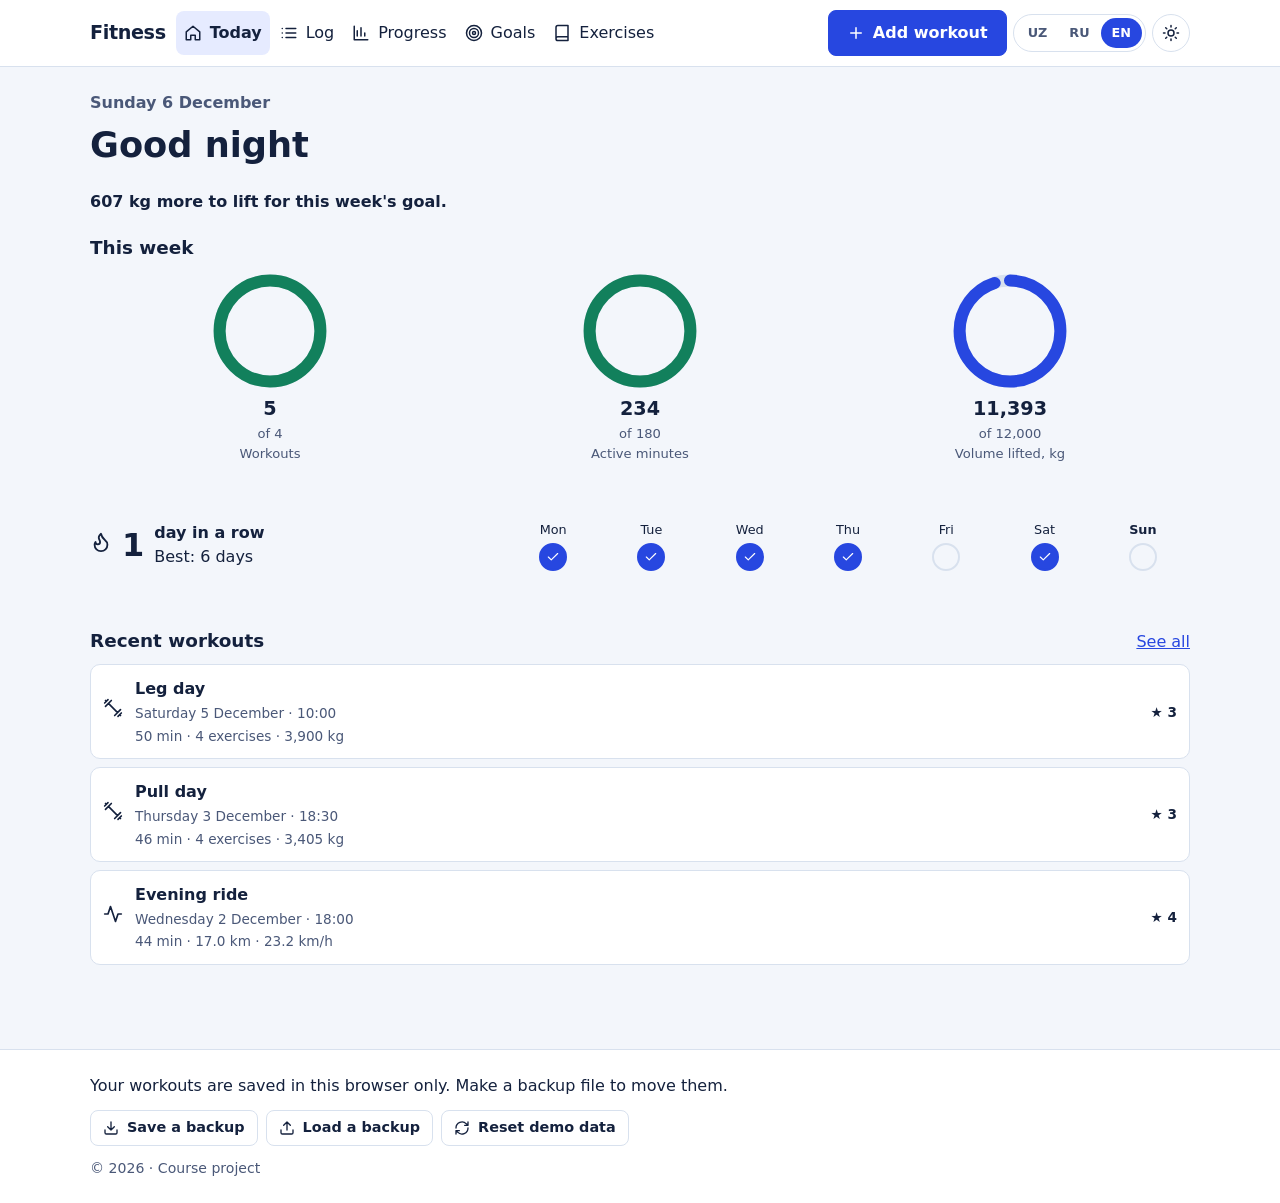
==== index.html @ 9813fd1b "Fitness tracker: 8 pages, workout logging, charts, goals, exercise library (placeholder look)" ====
<!doctype html>
<html lang="en">
<head>
  <meta charset="utf-8">
  <meta name="viewport" content="width=device-width, initial-scale=1">
  <title>Fitness</title>
  <meta name="description" content="">
  <meta name="theme-color" content="#f3f6fb">
  <!-- Apply the saved theme before the page is drawn, so it never flashes. -->
  <script>
    window.APP_NS = "fitness";
    try {
      var savedTheme = localStorage.getItem("fitness:theme");
      document.documentElement.setAttribute("data-theme", savedTheme || (matchMedia("(prefers-color-scheme: dark)").matches ? "dark" : "light"));
    } catch (e) {}
  </script>
  <link rel="stylesheet" href="css/base.css">
  <link rel="stylesheet" href="css/site.css">
  <script defer src="js/core.js"></script>
  <script defer src="js/lang.js"></script>
  <script defer src="js/data-exercises.js"></script>
  <script defer src="js/fit.js"></script>
  <script defer src="js/layout.js"></script>
  <script defer src="js/pages/today.js"></script>
</head>
<body data-page="today">
  <a class="skip-link" href="#main" data-i18n="skip">Skip to content</a>
  <header id="site-header" class="site-header"></header>

  <main id="main" tabindex="-1" class="container page">
    <section class="today-head">
      <p id="todayDate" class="eyebrow"></p>
      <h1 id="greeting"></h1>
      <p id="nudge" class="nudge"></p>
    </section>

    <div id="emptyAll" class="empty" hidden>
      <h2 data-i18n="today.emptyTitle"></h2>
      <p data-i18n="today.emptyText"></p>
      <a class="btn" href="edit.html" data-i18n="action.addFirst"></a>
    </div>

    <section class="section" aria-labelledby="weekTitle">
      <h2 id="weekTitle" data-i18n="today.week"></h2>
      <div id="rings" class="rings"></div>
    </section>

    <section class="section streak-week" aria-labelledby="streakTitle">
      <h2 id="streakTitle" class="visually-hidden" data-i18n="today.streakTitle"></h2>
      <div id="streak" class="streak"></div>
      <ol id="weekStrip" class="week-strip"></ol>
    </section>

    <section class="section" aria-labelledby="recentTitle">
      <div class="section-head">
        <h2 id="recentTitle" data-i18n="today.recent"></h2>
        <a href="log.html" aria-describedby="recentTitle" data-i18n="action.seeAll"></a>
      </div>
      <div id="recent" class="workout-list"></div>
    </section>
  </main>

  <footer id="site-footer" class="site-footer"></footer>
  <div id="toasts" class="toast-host"></div>
</body>
</html>
---- css/base.css ----
/* ==========================================================
   base.css — shared foundation (tokens, reset, controls,
   buttons, form fields, dialog, toast). Reused on every site.
   ========================================================== */

:root {
  --font-display: "Unbounded", "Onest", system-ui, sans-serif;
  --font-body: "Onest", system-ui, -apple-system, "Segoe UI", Roboto, sans-serif;

  --bg: #f3f6fb;
  --surface: #ffffff;
  --ink: #14213d;
  --ink-2: #4a5878;
  --line: #d8e1ee;
  --grid: #e3eaf4;
  --accent: #2747e0;
  --accent-ink: #ffffff;
  --accent-soft: #e6ebff;
  --hl: #ffe45c;
  --hl-ink: #14213d;
  --danger: #c42a41;
  --ok: #12805c;
  --warn: #9a5b00;

  --radius: 12px;
  --radius-sm: 8px;
  --shadow: 0 2px 0 var(--line);
  --ease: cubic-bezier(0.2, 0.7, 0.2, 1);
  color-scheme: light;
}

:root[data-theme="dark"] {
  --bg: #0c1226;
  --surface: #141c36;
  --ink: #e8eeff;
  --ink-2: #9aa8cc;
  --line: #27345c;
  --grid: #162040;
  --accent: #7c9bff;
  --accent-ink: #0c1226;
  --accent-soft: #1d2a55;
  --hl: #ffe45c;
  --hl-ink: #14213d;
  --danger: #ff8091;
  --ok: #4ade9f;
  --warn: #ffc266;
  color-scheme: dark;
}

*,
*::before,
*::after { box-sizing: border-box; }

html { -webkit-text-size-adjust: 100%; }

body {
  margin: 0;
  min-height: 100vh;
  font-family: var(--font-body);
  font-size: 1rem;
  line-height: 1.5;
  color: var(--ink);
  background-color: var(--bg);
  /* notebook grid */
  background-image:
    linear-gradient(var(--grid) 1px, transparent 1px),
    linear-gradient(90deg, var(--grid) 1px, transparent 1px);
  background-size: 28px 28px;
  transition: background-color 0.25s var(--ease), color 0.25s var(--ease);
}

h1, h2, h3, p { margin: 0; }
button, input, select, textarea { font: inherit; color: inherit; }
button { cursor: pointer; }
ul { margin: 0; padding: 0; list-style: none; }

:focus-visible {
  outline: 3px solid var(--accent);
  outline-offset: 2px;
  border-radius: 6px;
}

.visually-hidden {
  position: absolute !important;
  width: 1px; height: 1px;
  margin: -1px; padding: 0;
  overflow: hidden;
  clip: rect(0 0 0 0);
  white-space: nowrap;
  border: 0;
}

.container {
  width: min(100% - 40px, 760px);
  margin-inline: auto;
}

/* ---------- top bar: brand + language + theme ---------- */
.topbar {
  display: flex;
  align-items: center;
  justify-content: space-between;
  gap: 12px;
  padding-block: 18px;
}

.brand {
  font-family: var(--font-display);
  font-weight: 700;
  font-size: 1.15rem;
  letter-spacing: -0.02em;
  display: inline-flex;
  align-items: center;
  gap: 10px;
}

.brand-mark {
  width: 28px; height: 28px;
  display: grid; place-items: center;
  background: var(--accent);
  color: var(--accent-ink);
  border-radius: 8px;
}

.controls { display: flex; align-items: center; gap: 10px; }

.seg {
  display: inline-flex;
  padding: 3px;
  background: var(--surface);
  border: 1.5px solid var(--line);
  border-radius: 999px;
}

.seg button {
  border: 0;
  background: transparent;
  padding: 5px 11px;
  border-radius: 999px;
  font-size: 0.8rem;
  font-weight: 600;
  color: var(--ink-2);
  transition: background-color 0.2s var(--ease), color 0.2s var(--ease);
}

.seg button:hover { color: var(--ink); }

.seg button[aria-pressed="true"] {
  background: var(--accent);
  color: var(--accent-ink);
}

.icon-btn {
  width: 38px; height: 38px;
  display: grid; place-items: center;
  background: var(--surface);
  border: 1.5px solid var(--line);
  border-radius: 50%;
  color: var(--ink);
  transition: border-color 0.2s var(--ease), transform 0.2s var(--ease);
}
.icon-btn:hover { border-color: var(--accent); }
.icon-btn:active { transform: scale(0.94); }

/* theme icon swaps with the active theme */
.icon-btn .i-moon { display: none; }
:root[data-theme="dark"] .icon-btn .i-sun { display: none; }
:root[data-theme="dark"] .icon-btn .i-moon { display: block; }

/* ---------- buttons ---------- */
.btn {
  display: inline-flex;
  align-items: center;
  justify-content: center;
  gap: 8px;
  padding: 10px 18px;
  min-height: 44px;
  border: 1.5px solid var(--accent);
  background: var(--accent);
  color: var(--accent-ink);
  font-weight: 600;
  border-radius: var(--radius-sm);
  transition: transform 0.15s var(--ease), filter 0.2s var(--ease);
}
.btn:hover { filter: brightness(1.08); }
.btn:active { transform: translateY(1px); }

.btn-ghost {
  background: transparent;
  color: var(--ink);
  border-color: var(--line);
}
.btn-ghost:hover { border-color: var(--accent); filter: none; }

.btn-danger-ghost {
  background: transparent;
  color: var(--danger);
  border-color: var(--line);
}
.btn-danger-ghost:hover { border-color: var(--danger); filter: none; }

/* ---------- form fields ---------- */
.field { display: grid; gap: 6px; min-width: 0; }
.field > span, .field > label {
  font-size: 0.85rem;
  font-weight: 600;
  color: var(--ink-2);
}

.input, .select {
  width: 100%;
  min-height: 44px;
  padding: 9px 12px;
  background: var(--surface);
  color: var(--ink);
  border: 1.5px solid var(--line);
  border-radius: var(--radius-sm);
  transition: border-color 0.2s var(--ease), box-shadow 0.2s var(--ease);
}
.input::placeholder { color: var(--ink-2); opacity: 0.8; }
.input:hover, .select:hover { border-color: var(--ink-2); }
.input:focus-visible, .select:focus-visible {
  outline: none;
  border-color: var(--accent);
  box-shadow: 0 0 0 3px var(--accent-soft);
}
.input[aria-invalid="true"] { border-color: var(--danger); }

.field-error {
  min-height: 1.2em;
  font-size: 0.85rem;
  color: var(--danger);
  font-weight: 500;
}

/* ---------- dialog ---------- */
dialog {
  width: min(92vw, 480px);
  padding: 22px;
  color: var(--ink);
  background: var(--surface);
  border: 1.5px solid var(--line);
  border-radius: 16px;
  box-shadow: 0 24px 60px rgba(8, 14, 40, 0.35);
}
dialog::backdrop { background: rgba(8, 14, 40, 0.55); }
dialog[open] { animation: pop 0.22s var(--ease); }
@keyframes pop {
  from { opacity: 0; transform: translateY(8px) scale(0.98); }
  to { opacity: 1; transform: none; }
}

/* ---------- toast ---------- */
.toast-host {
  position: fixed;
  inset: auto 0 20px 0;
  display: grid;
  justify-items: center;
  gap: 8px;
  padding-inline: 16px;
  pointer-events: none;
  z-index: 50;
}
.toast {
  display: inline-flex;
  align-items: center;
  gap: 14px;
  padding: 10px 12px 10px 16px;
  background: var(--ink);
  color: var(--bg);
  border-radius: 10px;
  font-size: 0.92rem;
  pointer-events: auto;
  box-shadow: 0 10px 30px rgba(8, 14, 40, 0.3);
  animation: pop 0.22s var(--ease);
}
.toast button {
  background: transparent;
  border: 0;
  padding: 4px 8px;
  font-weight: 700;
  color: var(--hl);
  border-radius: 6px;
}

@media (prefers-reduced-motion: reduce) {
  *, *::before, *::after {
    animation-duration: 0.001ms !important;
    transition-duration: 0.001ms !important;
  }
}
---- css/site.css ----
/* ==========================================================
   site.css — PLACEHOLDER LAYOUT for the fitness site.
   Structure only (grids, spacing, responsive behaviour) so every page
   works and can be tested. The real look comes from the design brief.
   ========================================================== */
body { background-image: none; }
.container { width: min(100% - 32px, 1100px); }
.page { padding-block: 24px 64px; }
.page h1 { font-size: clamp(1.6rem, 4vw, 2.2rem); margin-bottom: 14px; }
h2 { font-size: 1.15rem; margin-bottom: 10px; }
a { color: var(--accent); }
.btn { text-decoration: none; }
.btn:disabled { opacity: 0.5; cursor: not-allowed; }
.btn-small { min-height: 36px; padding: 6px 12px; font-size: 0.9rem; }
.btn-danger { background: var(--danger); border-color: var(--danger); color: #fff; }
.icon-btn:disabled { opacity: 0.45; cursor: not-allowed; }
.hint { font-size: 0.88rem; color: var(--ink-2); }
fieldset { border: 0; margin: 0; padding: 0; min-width: 0; }
legend, .field-label { font-weight: 700; padding: 0; margin-bottom: 6px; font-size: 0.9rem; }
.section { padding-block: 20px; }
.section-head, .page-head { display: flex; flex-wrap: wrap; justify-content: space-between; align-items: baseline; gap: 8px 16px; }
.skip-link { position: absolute; left: 12px; top: -60px; z-index: 100; padding: 10px 14px; background: var(--accent); color: var(--accent-ink); border-radius: 8px; }
.skip-link:focus { top: 12px; }
.back-link { display: inline-block; margin-bottom: 12px; }
.back-link::before { content: "← "; }
.notice { padding: 10px 14px; border-left: 4px solid var(--ok); background: var(--surface); margin-bottom: 14px; }
.empty { display: grid; gap: 10px; justify-items: start; padding: 28px 0; }
.field-error:empty { display: none; }
.field-error[aria-live]:empty { display: block; }
[hidden] { display: none !important; }

/* header */
.site-header { position: sticky; top: 0; z-index: 20; background: var(--surface); border-bottom: 1px solid var(--line); }
.header-bar { display: grid; grid-template-columns: auto 1fr; align-items: center; gap: 10px; padding-block: 10px; }
.brand { font-weight: 800; font-size: 1.2rem; color: var(--ink); text-decoration: none; }
.header-tools { display: flex; justify-content: flex-end; align-items: center; gap: 6px; flex-wrap: wrap; }
.add-btn span { display: none; }
.site-nav { display: none; grid-column: 1 / -1; }
.menu-open .site-nav { display: block; }
.site-nav ul { display: grid; gap: 2px; }
.site-nav a { display: flex; gap: 8px; align-items: center; padding: 10px 8px; color: var(--ink); text-decoration: none; border-radius: 8px; }
.site-nav a[aria-current="page"] { font-weight: 800; background: var(--accent-soft); }
.menu-btn .icon-x, .menu-open .menu-btn .icon-menu { display: none; }
.menu-open .menu-btn .icon-x { display: block; }
#themeToggle .icon-moon { display: none; }
:root[data-theme="dark"] #themeToggle .icon-sun { display: none; }
:root[data-theme="dark"] #themeToggle .icon-moon { display: block; }
@media (min-width: 560px) { .add-btn span { display: inline; } }
@media (min-width: 980px) {
  .header-bar { grid-template-columns: auto 1fr auto; }
  .site-nav { display: block; grid-column: auto; }
  .site-nav ul { display: flex; }
  .menu-btn { display: none; }
}

/* footer */
.site-footer { border-top: 1px solid var(--line); background: var(--surface); padding-block: 24px; }
.footer-inner { display: grid; gap: 12px; }
.footer-actions { display: flex; flex-wrap: wrap; gap: 8px; }
.footer-copy { color: var(--ink-2); font-size: 0.88rem; }

/* today */
.today-head { display: grid; gap: 4px; }
.eyebrow { color: var(--ink-2); font-weight: 600; }
.nudge { font-weight: 600; }
.rings { display: grid; grid-template-columns: repeat(3, minmax(0, 1fr)); gap: 10px; }
.ring { margin: 0; position: relative; display: grid; justify-items: center; text-align: center; }
.ring svg { width: 100%; max-width: 120px; height: auto; }
.ring-track { stroke: var(--line); }
.ring-value { stroke: var(--accent); }
.ring.is-done .ring-value { stroke: var(--ok); }
.ring figcaption { display: grid; gap: 0; margin-top: 4px; }
.ring-text { font-weight: 800; font-size: 1.2rem; font-variant-numeric: tabular-nums; }
.ring-sub, .ring-label { font-size: 0.82rem; color: var(--ink-2); }
.streak-week { display: grid; gap: 14px; }
.streak { display: flex; align-items: center; gap: 10px; }
.streak-num { font-size: 2rem; font-weight: 800; }
.streak-text { display: grid; }
.week-strip { display: grid; grid-template-columns: repeat(7, 1fr); gap: 4px; }
.day { display: grid; justify-items: center; gap: 4px; font-size: 0.8rem; }
.day-dot { width: 28px; height: 28px; border-radius: 50%; border: 2px solid var(--line); display: grid; place-items: center; }
.day.is-done .day-dot { background: var(--accent); border-color: var(--accent); color: var(--accent-ink); }
.day.is-today .day-name { font-weight: 800; }
@media (min-width: 720px) { .streak-week { grid-template-columns: 1fr 2fr; align-items: center; } }

/* workout cards */
.workout-list { display: grid; gap: 8px; }
.workout-card { display: grid; grid-template-columns: auto 1fr auto; gap: 12px; align-items: center; padding: 12px; border: 1px solid var(--line); border-radius: 10px; background: var(--surface); color: var(--ink); text-decoration: none; }
.workout-card:hover { border-color: var(--accent); }
.wc-main { display: grid; gap: 2px; min-width: 0; }
.wc-name { font-weight: 700; }
.wc-meta, .wc-facts { font-size: 0.85rem; color: var(--ink-2); }
.wc-feel { font-weight: 700; font-size: 0.85rem; }
.type-tag { display: inline-flex; align-items: center; gap: 4px; font-size: 0.8rem; font-weight: 700; padding: 2px 8px; border: 1px solid var(--line); border-radius: 999px; }

/* filters and chips */
.filters { display: grid; gap: 14px; padding: 14px 0; border-block: 1px solid var(--line); margin-bottom: 12px; }
.chips { display: flex; flex-wrap: wrap; gap: 6px; }
.chip { display: inline-flex; align-items: center; gap: 6px; min-height: 40px; padding: 6px 12px; border: 1.5px solid var(--line); border-radius: 999px; cursor: pointer; }
.chip input { position: absolute; opacity: 0; width: 1px; height: 1px; }
.chip:has(input:checked) { border-color: var(--accent); background: var(--accent-soft); font-weight: 700; }
.chip:has(input:focus-visible) { outline: 3px solid var(--accent); outline-offset: 2px; }
.result-count { font-weight: 700; margin-bottom: 12px; }
.week-group { margin-bottom: 20px; }
.week-head { display: flex; justify-content: space-between; align-items: baseline; gap: 10px; }
.week-total { color: var(--ink-2); font-size: 0.88rem; }
@media (min-width: 860px) { .filters { grid-template-columns: 2fr 3fr 1fr 1fr auto; align-items: end; } }

/* workout detail */
.workout-head { display: grid; gap: 6px; justify-items: start; margin-bottom: 14px; }
.workout-head h1 { margin: 0; }
.workout-when { color: var(--ink-2); }
.stats { display: grid; grid-template-columns: repeat(auto-fill, minmax(140px, 1fr)); gap: 10px; margin: 0; }
.stat { padding: 10px 12px; border: 1px solid var(--line); border-radius: 10px; }
.stat dt { font-size: 0.82rem; color: var(--ink-2); }
.stat dd { margin: 0; font-weight: 800; font-variant-numeric: tabular-nums; }
.ex-blocks { display: grid; gap: 14px; }
.ex-block h3 { display: flex; flex-wrap: wrap; gap: 8px; align-items: center; font-size: 1rem; margin-bottom: 6px; }
.pr-badge { display: inline-flex; gap: 4px; align-items: center; font-size: 0.78rem; padding: 2px 8px; border-radius: 999px; background: var(--hl); color: var(--hl-ink); }
.sets-table, .records-table, .chart-table table { border-collapse: collapse; width: 100%; max-width: 480px; font-variant-numeric: tabular-nums; }
.sets-table th, .sets-table td, .records-table th, .records-table td, .chart-table th, .chart-table td { text-align: left; padding: 6px 8px; border-bottom: 1px solid var(--line); }
.records-table { max-width: none; }
.form-actions { display: flex; flex-wrap: wrap; gap: 8px; margin-top: 20px; }

/* add / edit form */
.w-form { display: grid; gap: 22px; max-width: 760px; }
.form-section { display: grid; gap: 14px; padding: 16px; border: 1px solid var(--line); border-radius: 12px; }
.form-section > legend { font-size: 1.1rem; padding: 0 6px; }
.form-row { display: grid; gap: 12px; }
@media (min-width: 640px) { .form-row { grid-template-columns: repeat(3, 1fr); } }
.feel { display: grid; grid-template-columns: repeat(5, minmax(0, 1fr)); gap: 6px; }
.feel-opt { display: grid; justify-items: center; gap: 2px; padding: 8px 4px; border: 1.5px solid var(--line); border-radius: 10px; cursor: pointer; text-align: center; }
.feel-opt input { position: absolute; opacity: 0; width: 1px; height: 1px; }
.feel-opt:has(input:checked) { border-color: var(--accent); background: var(--accent-soft); }
.feel-opt:has(input:focus-visible) { outline: 3px solid var(--accent); }
.feel-num { font-weight: 800; }
.feel-word { font-size: 0.72rem; overflow-wrap: anywhere; hyphens: auto; }
.ex-list { display: grid; gap: 12px; }
.ex-edit { padding: 12px; border: 1px solid var(--line); border-radius: 10px; }
.ex-edit > legend { display: flex; gap: 8px; align-items: center; padding: 0 4px; }
.ex-num { display: inline-grid; place-items: center; width: 24px; height: 24px; border-radius: 50%; background: var(--accent-soft); font-size: 0.8rem; }
.set-head, .set-row { display: grid; grid-template-columns: 32px 1fr 1fr 44px; gap: 8px; align-items: center; }
.set-head { font-size: 0.8rem; color: var(--ink-2); }
.set-rows { display: grid; gap: 6px; }
.set-n { font-weight: 700; text-align: center; }
.ex-actions { display: flex; flex-wrap: wrap; gap: 8px; margin-top: 10px; }
.add-ex { display: grid; grid-template-columns: 1fr auto; gap: 8px; align-items: end; }
.live-summary { padding: 14px 16px; border: 1px dashed var(--line); border-radius: 12px; }
.live-summary dl { display: grid; grid-template-columns: repeat(auto-fill, minmax(120px, 1fr)); gap: 8px; margin: 0; }
.live-summary dt { font-size: 0.82rem; color: var(--ink-2); }
.live-summary dd { margin: 0; font-weight: 800; }
.error-summary { padding: 14px 16px; border: 2px solid var(--danger); border-radius: 10px; }
.error-summary ul { list-style: disc; padding-left: 20px; }

/* progress */
.seg-range { display: inline-flex; }
.seg-range label { padding: 6px 12px; border-radius: 999px; cursor: pointer; font-weight: 600; }
.seg-range label.is-on { background: var(--accent); color: var(--accent-ink); }
.seg-range label:has(input:focus-visible) { outline: 3px solid var(--accent); }
.totals-row { display: grid; grid-template-columns: repeat(auto-fill, minmax(150px, 1fr)); gap: 10px; margin-block: 10px; }
.total { display: grid; padding: 12px; border: 1px solid var(--line); border-radius: 10px; }
.total-value { font-weight: 800; font-size: 1.2rem; font-variant-numeric: tabular-nums; }
.total-label { font-size: 0.82rem; color: var(--ink-2); }
.chart-wrap { position: relative; }
.chart { width: 100%; height: auto; display: block; overflow: visible; }
.chart .grid line { stroke: var(--line); }
.chart text { fill: var(--ink-2); font-size: 12px; font-family: inherit; }
.chart .bar { fill: var(--accent); }
.chart .bar.is-hit { fill: var(--ok); }
.chart .line { stroke: var(--accent); stroke-width: 3; }
.chart .dot { fill: var(--surface); stroke: var(--accent); stroke-width: 3; }
.chart .mark:focus { outline: none; stroke: var(--ink); stroke-width: 3; }
.goal-line line { stroke: var(--ink); stroke-dasharray: 4 4; }
.chart-tip { position: absolute; transform: translate(-50%, -110%); padding: 4px 8px; border-radius: 6px; background: var(--ink); color: var(--bg); font-size: 0.82rem; white-space: nowrap; pointer-events: none; }
.chart-table { margin-top: 8px; }
.chart-table summary { cursor: pointer; color: var(--accent); }
.donut-wrap { display: grid; gap: 16px; align-items: center; }
.donut { width: 180px; height: 180px; }
.donut .seg.type-strength { stroke: var(--accent); }
.donut .seg.type-cardio { stroke: var(--ok); }
.donut .seg.type-sport { stroke: var(--warn); }
.donut .seg.type-flex { stroke: var(--danger); }
.donut-centre { fill: var(--ink); font-size: 18px; font-weight: 800; }
.legend { display: grid; gap: 6px; }
.legend li { display: grid; grid-template-columns: 14px 1fr auto; gap: 8px; align-items: center; }
.swatch { width: 14px; height: 14px; border-radius: 3px; background: var(--line); }
.legend .type-strength .swatch { background: var(--accent); }
.legend .type-cardio .swatch { background: var(--ok); }
.legend .type-sport .swatch { background: var(--warn); }
.legend .type-flex .swatch { background: var(--danger); }
@media (min-width: 640px) { .donut-wrap { grid-template-columns: 200px 1fr; } }

/* goals */
.page-intro { color: var(--ink-2); margin-bottom: 16px; }
.goal-list { display: grid; grid-template-columns: minmax(0, 1fr); gap: 14px; }
@media (min-width: 860px) { .goal-list { grid-template-columns: repeat(2, minmax(0, 1fr)); } }
.goal { padding: 16px; border: 1px solid var(--line); border-radius: 12px; display: grid; gap: 12px; }
.goal.is-off { opacity: 0.75; }
.goal-head { display: flex; justify-content: space-between; align-items: center; gap: 10px; }
.goal-head h2 { margin: 0; }
.switch { display: inline-flex; align-items: center; gap: 6px; }
.goal-body { display: grid; gap: 10px; }
.goal-now strong { font-size: 1.3rem; font-variant-numeric: tabular-nums; }
.bar { height: 10px; border-radius: 5px; background: var(--line); overflow: hidden; }
.bar-fill { display: block; height: 100%; background: var(--accent); }
.goal.is-done .bar-fill { background: var(--ok); }
.goal-done { display: flex; gap: 6px; align-items: center; font-weight: 700; color: var(--ok); }
.stepper { display: flex; gap: 6px; align-items: center; }
.stepper .input { width: 110px; text-align: center; }
.squares { display: flex; flex-wrap: wrap; gap: 6px; }
.square { width: 26px; height: 26px; border-radius: 6px; display: grid; place-items: center; border: 2px solid var(--line); }
.square.is-hit { background: var(--ok); border-color: var(--ok); color: #fff; }
.square.is-current { border-style: dashed; border-color: var(--accent); }

/* exercises */
.ex-grid { display: grid; grid-template-columns: repeat(auto-fill, minmax(220px, 1fr)); gap: 10px; }
.ex-card { display: grid; gap: 4px; padding: 14px; height: 100%; border: 1px solid var(--line); border-radius: 12px; color: var(--ink); text-decoration: none; background: var(--surface); }
.ex-card:hover { border-color: var(--accent); }
.ex-name { font-weight: 700; }
.ex-meta { font-size: 0.85rem; color: var(--ink-2); }
.ex-pr { display: inline-flex; gap: 4px; align-items: center; font-size: 0.82rem; font-weight: 700; }
.ex-head { display: flex; gap: 14px; align-items: center; margin-bottom: 14px; }
.ex-head h1 { margin: 0; }
.ex-info { display: grid; gap: 18px; }
@media (min-width: 860px) { .ex-info { grid-template-columns: 2fr 1fr 1fr; } }
.muscle-list { display: flex; flex-wrap: wrap; gap: 6px; }
.muscle-list li { padding: 3px 10px; border: 1px solid var(--line); border-radius: 999px; font-size: 0.85rem; }
.muscle-list .is-main { font-weight: 800; border-color: var(--accent); }
.ex-best p { display: flex; flex-wrap: wrap; gap: 8px; align-items: center; }
.session-list { display: grid; gap: 6px; }
.session-list li { display: flex; flex-wrap: wrap; justify-content: space-between; gap: 10px; padding-block: 6px; border-bottom: 1px solid var(--line); font-variant-numeric: tabular-nums; }

/* dialog */
dialog h2 { margin-bottom: 8px; }
.dialog-actions { display: flex; justify-content: flex-end; gap: 8px; margin-top: 16px; }

@media (prefers-reduced-motion: reduce) { * { scroll-behavior: auto !important; } }
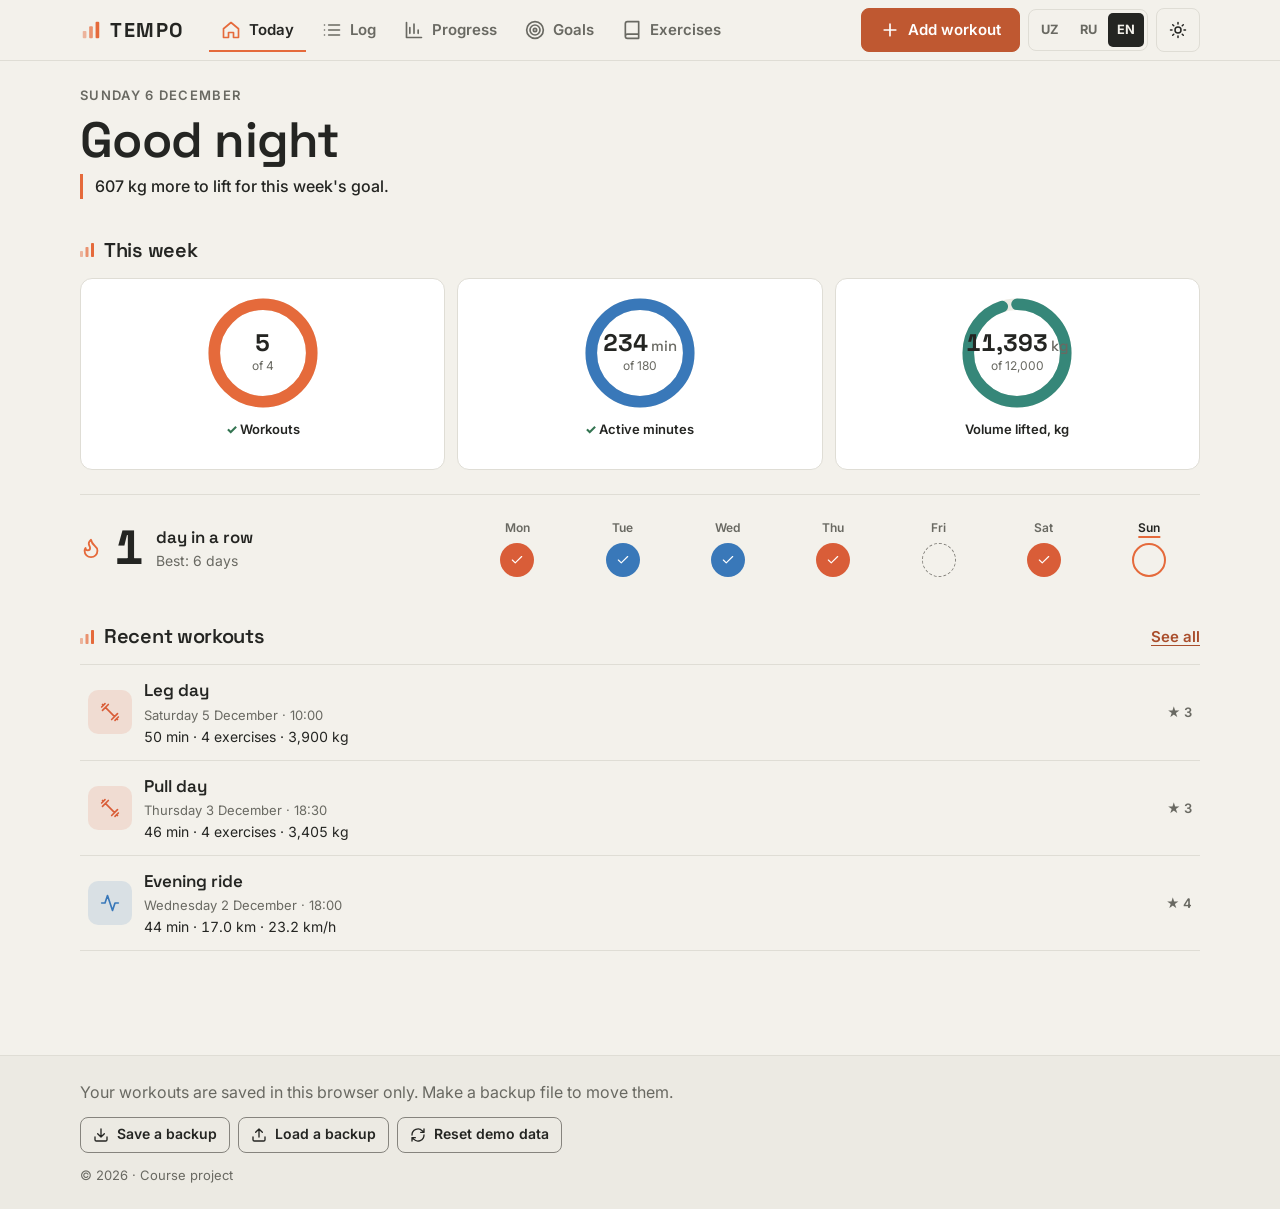
==== commit ff052195: "TEMPO visual identity: palette, Space Grotesk + Inter, phone tab bar, editorial layout on all pages" ====
--- a/index.html
+++ b/index.html
@@ -3,9 +3,13 @@
 <head>
   <meta charset="utf-8">
   <meta name="viewport" content="width=device-width, initial-scale=1">
-  <title>Fitness</title>
+  <title>TEMPO</title>
   <meta name="description" content="">
-  <meta name="theme-color" content="#f3f6fb">
+  <meta name="theme-color" content="#f3f1eb">
+  <link rel="icon" href="favicon.svg" type="image/svg+xml">
+  <link rel="preconnect" href="https://fonts.googleapis.com">
+  <link rel="preconnect" href="https://fonts.gstatic.com" crossorigin>
+  <link rel="stylesheet" href="https://fonts.googleapis.com/css2?family=Geologica:wght@500;600;700&family=Inter:wght@400;500;600;700&family=Space+Grotesk:wght@500;600;700&display=swap">
   <!-- Apply the saved theme before the page is drawn, so it never flashes. -->
   <script>
     window.APP_NS = "fitness";
--- a/css/base.css
+++ b/css/base.css
@@ -1,291 +1,225 @@
 /* ==========================================================
-   base.css — shared foundation (tokens, reset, controls,
-   buttons, form fields, dialog, toast). Reused on every site.
+   TEMPO design system: tokens, reset, type, buttons, form
+   fields, dialog, toast. Layout and page parts are in site.css.
+
+   Colours follow the TEMPO brief ("Athletic Editorial"). The brief's
+   orange and category colours are kept for shapes, icons and charts;
+   where they were too light for TEXT (WCAG AA 4.5:1) or for control
+   borders (3:1) a darker "-text" shade is used. Each change notes the
+   brief's original value.
    ========================================================== */
 
+:root,
+:root[data-theme="light"] {
+  color-scheme: light;
+  --bg: #f3f1eb;
+  --surface: #ffffff;
+  --raised: #eceae3;
+  --ink: #242522;
+  --ink-2: #696962;          /* brief #77766F (4.0:1 on the background) */
+  --muted: #8a887f;          /* decorative only (icons, rules), never body text */
+  --line: #dfddd5;
+  --line-strong: #86847e;    /* brief #C9C6BC: control borders need 3:1, it was 1.5:1 */
+  --brand: #e56a3b;          /* the signature orange: rings, bars, marks */
+  --accent: #bf5831;         /* brief #E56A3B: white button text on it was 3.3:1 */
+  --accent-hover: #a8461f;   /* brief #CB542D (4.3:1) */
+  --accent-text: #a94e2c;    /* orange for small text and links */
+  --on-accent: #ffffff;
+  --accent-soft: #f8e5dc;
+  --highlight: #e7d5b8;
+  --danger: #bc3b36;         /* brief #C83F39 (4.1:1 on raised) */
+  --danger-soft: #f6dfdc;
+  --ok: #337451;
+  --warn: #8f5d1f;           /* brief #A86D24 (3.6:1) */
+  --focus: #b94a2d;
+
+  /* workout categories: -fill for icons/charts, -text for words */
+  --c-strength: #d95d38;  --c-strength-text: #ae4a2d;  /* brief #D95D38 as text: 3.1:1 */
+  --c-cardio: #3978b9;    --c-cardio-text: #326aa4;
+  --c-sport: #b27a27;     --c-sport-text: #8c601f;
+  --c-flex: #368779;      --c-flex-text: #2e7367;
+  --c-other: #777d78;     --c-other-text: #656a66;
+
+  --chart-1: #e56a3b;
+  --chart-2: #3978b9;
+  --chart-3: #368779;
+  --chart-4: #b27a27;
+  --chart-neutral: #929087;
+  --chart-grid: #dfddd5;
+
+  --toast-bg: #242522;
+  --toast-ink: #f4f1ea;
+  --toast-action: #ff9167;
+  --backdrop: rgba(36, 37, 34, 0.5);
+  --shadow-pop: 0 1px 2px rgba(36, 37, 34, 0.08), 0 12px 32px -10px rgba(36, 37, 34, 0.3);
+}
+
+:root[data-theme="dark"] {
+  color-scheme: dark;
+  --bg: #1d211f;
+  --surface: #282d29;
+  --raised: #323934;
+  --ink: #f4f1ea;
+  --ink-2: #b0aea5;
+  --muted: #898d84;
+  --line: #414941;
+  --line-strong: #7d837c;    /* brief #596158 (1.9:1 on raised) */
+  --brand: #f17b4c;
+  --accent: #f17b4c;
+  --accent-hover: #ff9167;
+  --accent-text: #f28053;    /* brief #F17B4C (4.3:1 on raised) */
+  --on-accent: #211d1a;
+  --accent-soft: #472f25;
+  --highlight: #594630;
+  --danger: #f18078;         /* brief #F07870 (4.3:1 on raised) */
+  --danger-soft: #4a2826;
+  --ok: #70b78a;
+  --warn: #e6b16b;
+  --focus: #ff9167;
+
+  --c-strength: #f17b4c;  --c-strength-text: #f28053;
+  --c-cardio: #78a9e5;    --c-cardio-text: #78a9e5;
+  --c-sport: #e5b35e;     --c-sport-text: #e5b35e;
+  --c-flex: #66b9a8;      --c-flex-text: #66b9a8;
+  --c-other: #a6ada5;     --c-other-text: #a6ada5;
+
+  --chart-1: #f17b4c;
+  --chart-2: #78a9e5;
+  --chart-3: #66b9a8;
+  --chart-4: #e5b35e;
+  --chart-neutral: #898d84;
+  --chart-grid: #414941;
+
+  --toast-bg: #f4f1ea;
+  --toast-ink: #242522;
+  --toast-action: #a94e2c;
+  --backdrop: rgba(0, 0, 0, 0.62);
+  --shadow-pop: 0 1px 2px rgba(0, 0, 0, 0.35), 0 14px 36px -10px rgba(0, 0, 0, 0.7);
+}
+
 :root {
-  --font-display: "Unbounded", "Onest", system-ui, sans-serif;
-  --font-body: "Onest", system-ui, -apple-system, "Segoe UI", Roboto, sans-serif;
-
-  --bg: #f3f6fb;
-  --surface: #ffffff;
-  --ink: #14213d;
-  --ink-2: #4a5878;
-  --line: #d8e1ee;
-  --grid: #e3eaf4;
-  --accent: #2747e0;
-  --accent-ink: #ffffff;
-  --accent-soft: #e6ebff;
-  --hl: #ffe45c;
-  --hl-ink: #14213d;
-  --danger: #c42a41;
-  --ok: #12805c;
-  --warn: #9a5b00;
-
-  --radius: 12px;
-  --radius-sm: 8px;
-  --shadow: 0 2px 0 var(--line);
+  /* Space Grotesk has no Cyrillic letters, so Russian falls back to Geologica,
+     a similar grotesk that does. Inter covers all three languages. */
+  --font-display: "Space Grotesk", "Geologica", system-ui, sans-serif;
+  --font-body: "Inter", system-ui, -apple-system, "Segoe UI", Roboto, sans-serif;
+  --r-card: 12px;
+  --r-ctl: 8px;
+  --r-dialog: 14px;
+  --s1: 4px; --s2: 8px; --s3: 12px; --s4: 16px; --s5: 20px; --s6: 24px; --s8: 32px; --s10: 40px; --s12: 48px;
   --ease: cubic-bezier(0.2, 0.7, 0.2, 1);
-  color-scheme: light;
-}
-
-:root[data-theme="dark"] {
-  --bg: #0c1226;
-  --surface: #141c36;
-  --ink: #e8eeff;
-  --ink-2: #9aa8cc;
-  --line: #27345c;
-  --grid: #162040;
-  --accent: #7c9bff;
-  --accent-ink: #0c1226;
-  --accent-soft: #1d2a55;
-  --hl: #ffe45c;
-  --hl-ink: #14213d;
-  --danger: #ff8091;
-  --ok: #4ade9f;
-  --warn: #ffc266;
-  color-scheme: dark;
-}
-
-*,
-*::before,
-*::after { box-sizing: border-box; }
-
-html { -webkit-text-size-adjust: 100%; }
-
+  --header-h: 60px;
+  --tabbar-h: 0px;
+}
+
+*, *::before, *::after { box-sizing: border-box; }
+html { -webkit-text-size-adjust: 100%; scroll-padding-top: calc(var(--header-h) + 16px); }
 body {
-  margin: 0;
-  min-height: 100vh;
-  font-family: var(--font-body);
-  font-size: 1rem;
-  line-height: 1.5;
-  color: var(--ink);
-  background-color: var(--bg);
-  /* notebook grid */
-  background-image:
-    linear-gradient(var(--grid) 1px, transparent 1px),
-    linear-gradient(90deg, var(--grid) 1px, transparent 1px);
-  background-size: 28px 28px;
-  transition: background-color 0.25s var(--ease), color 0.25s var(--ease);
-}
-
-h1, h2, h3, p { margin: 0; }
+  margin: 0; min-height: 100vh;
+  font-family: var(--font-body); font-size: 1rem; line-height: 1.55;
+  color: var(--ink); background: var(--bg);
+  -webkit-font-smoothing: antialiased;
+}
+h1, h2, h3, p, dl, dd, figure { margin: 0; }
+h1, h2, h3 { font-family: var(--font-display); line-height: 1.15; letter-spacing: -0.015em; overflow-wrap: break-word; }
 button, input, select, textarea { font: inherit; color: inherit; }
 button { cursor: pointer; }
-ul { margin: 0; padding: 0; list-style: none; }
-
-:focus-visible {
-  outline: 3px solid var(--accent);
-  outline-offset: 2px;
-  border-radius: 6px;
-}
-
+ul, ol { margin: 0; padding: 0; list-style: none; }
+img, svg { display: block; }
+a { color: var(--accent-text); text-underline-offset: 3px; }
+a:hover { color: var(--accent-hover); }
+fieldset { border: 0; margin: 0; padding: 0; min-width: 0; }
+legend { padding: 0; }
+table { border-collapse: collapse; }
+[hidden] { display: none !important; }
+:focus-visible { outline: 3px solid var(--focus); outline-offset: 2px; border-radius: 4px; }
 .visually-hidden {
-  position: absolute !important;
-  width: 1px; height: 1px;
-  margin: -1px; padding: 0;
-  overflow: hidden;
-  clip: rect(0 0 0 0);
-  white-space: nowrap;
-  border: 0;
-}
-
-.container {
-  width: min(100% - 40px, 760px);
-  margin-inline: auto;
-}
-
-/* ---------- top bar: brand + language + theme ---------- */
-.topbar {
-  display: flex;
-  align-items: center;
-  justify-content: space-between;
-  gap: 12px;
-  padding-block: 18px;
-}
-
-.brand {
-  font-family: var(--font-display);
-  font-weight: 700;
-  font-size: 1.15rem;
-  letter-spacing: -0.02em;
-  display: inline-flex;
-  align-items: center;
-  gap: 10px;
-}
-
-.brand-mark {
-  width: 28px; height: 28px;
-  display: grid; place-items: center;
-  background: var(--accent);
-  color: var(--accent-ink);
-  border-radius: 8px;
-}
-
-.controls { display: flex; align-items: center; gap: 10px; }
-
-.seg {
-  display: inline-flex;
-  padding: 3px;
-  background: var(--surface);
-  border: 1.5px solid var(--line);
-  border-radius: 999px;
-}
-
-.seg button {
-  border: 0;
-  background: transparent;
-  padding: 5px 11px;
-  border-radius: 999px;
-  font-size: 0.8rem;
-  font-weight: 600;
-  color: var(--ink-2);
-  transition: background-color 0.2s var(--ease), color 0.2s var(--ease);
-}
-
-.seg button:hover { color: var(--ink); }
-
-.seg button[aria-pressed="true"] {
-  background: var(--accent);
-  color: var(--accent-ink);
-}
-
-.icon-btn {
-  width: 38px; height: 38px;
-  display: grid; place-items: center;
-  background: var(--surface);
-  border: 1.5px solid var(--line);
-  border-radius: 50%;
-  color: var(--ink);
-  transition: border-color 0.2s var(--ease), transform 0.2s var(--ease);
-}
-.icon-btn:hover { border-color: var(--accent); }
-.icon-btn:active { transform: scale(0.94); }
-
-/* theme icon swaps with the active theme */
-.icon-btn .i-moon { display: none; }
-:root[data-theme="dark"] .icon-btn .i-sun { display: none; }
-:root[data-theme="dark"] .icon-btn .i-moon { display: block; }
+  position: absolute !important; width: 1px; height: 1px; margin: -1px; padding: 0;
+  overflow: hidden; clip: rect(0 0 0 0); white-space: nowrap; border: 0;
+}
+.num, input[type="number"], .stat dd, .total-value, .ring-text, td, .tabular { font-variant-numeric: tabular-nums; }
 
 /* ---------- buttons ---------- */
 .btn {
-  display: inline-flex;
-  align-items: center;
-  justify-content: center;
-  gap: 8px;
-  padding: 10px 18px;
-  min-height: 44px;
-  border: 1.5px solid var(--accent);
-  background: var(--accent);
-  color: var(--accent-ink);
-  font-weight: 600;
-  border-radius: var(--radius-sm);
-  transition: transform 0.15s var(--ease), filter 0.2s var(--ease);
-}
-.btn:hover { filter: brightness(1.08); }
+  display: inline-flex; align-items: center; justify-content: center; gap: var(--s2);
+  min-height: 44px; padding: 10px 18px; border: 1.5px solid var(--accent); border-radius: var(--r-ctl);
+  background: var(--accent); color: var(--on-accent); font-weight: 600; font-size: 0.9375rem; line-height: 1.2;
+  text-decoration: none; white-space: nowrap;
+  transition: background-color 0.18s var(--ease), border-color 0.18s var(--ease), color 0.18s var(--ease), transform 0.12s var(--ease);
+}
+.btn:hover { background: var(--accent-hover); border-color: var(--accent-hover); color: var(--on-accent); }
 .btn:active { transform: translateY(1px); }
-
-.btn-ghost {
-  background: transparent;
-  color: var(--ink);
-  border-color: var(--line);
-}
-.btn-ghost:hover { border-color: var(--accent); filter: none; }
-
-.btn-danger-ghost {
-  background: transparent;
-  color: var(--danger);
-  border-color: var(--line);
-}
-.btn-danger-ghost:hover { border-color: var(--danger); filter: none; }
+.btn-ghost { background: transparent; color: var(--ink); border-color: var(--line-strong); }
+.btn-ghost:hover { background: var(--surface); color: var(--ink); border-color: var(--ink); }
+.btn-danger { background: var(--danger); border-color: var(--danger); color: var(--surface); }
+.btn-danger:hover { background: var(--danger); border-color: var(--danger); color: var(--surface); filter: brightness(0.92); }
+.btn-danger-ghost { background: transparent; color: var(--danger); border-color: var(--line-strong); }
+.btn-danger-ghost:hover { background: var(--danger-soft); color: var(--danger); border-color: var(--danger); }
+.btn:disabled { background: var(--raised); border-color: var(--line); color: var(--ink-2); cursor: not-allowed; transform: none; }
+.btn-small { min-height: 36px; padding: 6px 12px; font-size: 0.875rem; }
+
+.icon-btn {
+  width: 44px; height: 44px; flex: none; display: inline-grid; place-items: center;
+  border: 1.5px solid var(--line); border-radius: var(--r-ctl); background: transparent; color: var(--ink);
+  transition: border-color 0.18s var(--ease), background-color 0.18s var(--ease);
+}
+.icon-btn:hover { border-color: var(--ink); background: var(--surface); }
+.icon-btn:disabled { color: var(--muted); border-color: var(--line); background: transparent; cursor: not-allowed; }
 
 /* ---------- form fields ---------- */
 .field { display: grid; gap: 6px; min-width: 0; }
-.field > span, .field > label {
-  font-size: 0.85rem;
-  font-weight: 600;
-  color: var(--ink-2);
-}
-
+.field > label, .field-label { font-size: 0.875rem; font-weight: 600; color: var(--ink); margin: 0; }
 .input, .select {
-  width: 100%;
-  min-height: 44px;
-  padding: 9px 12px;
-  background: var(--surface);
-  color: var(--ink);
-  border: 1.5px solid var(--line);
-  border-radius: var(--radius-sm);
-  transition: border-color 0.2s var(--ease), box-shadow 0.2s var(--ease);
-}
-.input::placeholder { color: var(--ink-2); opacity: 0.8; }
-.input:hover, .select:hover { border-color: var(--ink-2); }
-.input:focus-visible, .select:focus-visible {
-  outline: none;
-  border-color: var(--accent);
-  box-shadow: 0 0 0 3px var(--accent-soft);
-}
-.input[aria-invalid="true"] { border-color: var(--danger); }
-
-.field-error {
-  min-height: 1.2em;
-  font-size: 0.85rem;
-  color: var(--danger);
-  font-weight: 500;
-}
+  width: 100%; min-height: 44px; padding: 10px 12px;
+  background: var(--surface); color: var(--ink);
+  border: 1.5px solid var(--line-strong); border-radius: var(--r-ctl);
+  transition: border-color 0.18s var(--ease), box-shadow 0.18s var(--ease);
+}
+.select {
+  appearance: none; padding-right: 36px; cursor: pointer;
+  background-image: url("data:image/svg+xml,%3Csvg xmlns='http://www.w3.org/2000/svg' width='16' height='16' fill='none' stroke='%2386847e' stroke-width='2.2' stroke-linecap='round' stroke-linejoin='round' viewBox='0 0 24 24'%3E%3Cpath d='m6 9 6 6 6-6'/%3E%3C/svg%3E");
+  background-repeat: no-repeat; background-position: right 12px center;
+}
+.input::placeholder { color: var(--ink-2); opacity: 1; }
+.input:hover, .select:hover { border-color: var(--ink); }
+.input:focus-visible, .select:focus-visible { outline: none; border-color: var(--focus); box-shadow: 0 0 0 3px var(--accent-soft); }
+.input[aria-invalid="true"], .select[aria-invalid="true"] { border-color: var(--danger); box-shadow: inset 3px 0 0 var(--danger); }
+input[type="number"]::-webkit-inner-spin-button { opacity: 0.5; }
+textarea.input { resize: vertical; min-height: 80px; }
+.field-error { font-size: 0.875rem; font-weight: 600; color: var(--danger); }
+.field-error:empty { display: none; }
+.field-error[aria-live]:empty { display: block; }
+.hint { font-size: 0.875rem; color: var(--ink-2); }
 
 /* ---------- dialog ---------- */
 dialog {
-  width: min(92vw, 480px);
-  padding: 22px;
-  color: var(--ink);
-  background: var(--surface);
-  border: 1.5px solid var(--line);
-  border-radius: 16px;
-  box-shadow: 0 24px 60px rgba(8, 14, 40, 0.35);
-}
-dialog::backdrop { background: rgba(8, 14, 40, 0.55); }
-dialog[open] { animation: pop 0.22s var(--ease); }
-@keyframes pop {
-  from { opacity: 0; transform: translateY(8px) scale(0.98); }
-  to { opacity: 1; transform: none; }
-}
+  width: min(100vw - 32px, 420px); padding: var(--s6); color: var(--ink); background: var(--surface);
+  border: 1px solid var(--line); border-radius: var(--r-dialog); box-shadow: var(--shadow-pop);
+}
+dialog::backdrop { background: var(--backdrop); }
+dialog[open] { animation: rise 0.2s var(--ease); }
+dialog h2 { font-size: 1.25rem; margin-bottom: var(--s2); }
+dialog p { color: var(--ink-2); }
+.dialog-actions { display: flex; flex-wrap: wrap; justify-content: flex-end; gap: var(--s2); margin-top: var(--s5); }
+@keyframes rise { from { opacity: 0; transform: translateY(8px); } to { opacity: 1; transform: none; } }
 
 /* ---------- toast ---------- */
 .toast-host {
-  position: fixed;
-  inset: auto 0 20px 0;
-  display: grid;
-  justify-items: center;
-  gap: 8px;
-  padding-inline: 16px;
-  pointer-events: none;
-  z-index: 50;
+  position: fixed; left: 0; right: 0; bottom: calc(var(--tabbar-h) + 16px); z-index: 60;
+  display: grid; justify-items: center; padding-inline: var(--s4); pointer-events: none;
 }
 .toast {
-  display: inline-flex;
-  align-items: center;
-  gap: 14px;
-  padding: 10px 12px 10px 16px;
-  background: var(--ink);
-  color: var(--bg);
-  border-radius: 10px;
-  font-size: 0.92rem;
-  pointer-events: auto;
-  box-shadow: 0 10px 30px rgba(8, 14, 40, 0.3);
-  animation: pop 0.22s var(--ease);
-}
-.toast button {
-  background: transparent;
-  border: 0;
-  padding: 4px 8px;
-  font-weight: 700;
-  color: var(--hl);
-  border-radius: 6px;
-}
+  display: inline-flex; align-items: center; gap: var(--s3); max-width: 520px;
+  padding: 8px 8px 8px 14px; border-radius: var(--r-ctl);
+  background: var(--toast-bg); color: var(--toast-ink); box-shadow: var(--shadow-pop);
+  font-size: 0.9375rem; font-weight: 500; pointer-events: auto; animation: rise 0.2s var(--ease);
+}
+.toast button { min-height: 36px; padding: 6px 10px; border: 0; border-radius: 6px; background: transparent; color: var(--toast-action); font-weight: 700; }
+.toast button:hover { text-decoration: underline; }
 
 @media (prefers-reduced-motion: reduce) {
   *, *::before, *::after {
-    animation-duration: 0.001ms !important;
-    transition-duration: 0.001ms !important;
+    animation-duration: 0.01ms !important; animation-iteration-count: 1 !important;
+    transition-property: opacity, background-color, border-color, color !important;
+    scroll-behavior: auto !important;
   }
 }
--- a/css/site.css
+++ b/css/site.css
@@ -1,237 +1,390 @@
 /* ==========================================================
-   site.css — PLACEHOLDER LAYOUT for the fitness site.
-   Structure only (grids, spacing, responsive behaviour) so every page
-   works and can be tested. The real look comes from the design brief.
+   TEMPO layout and page parts ("Athletic Editorial").
+   Hierarchy comes from type, spacing and thin rules; only charts,
+   goals and a few panels are boxed. Tokens are in base.css.
+   Signature detail: the three-bar "beat" mark beside section
+   headings and in the logo.
    ========================================================== */
-body { background-image: none; }
-.container { width: min(100% - 32px, 1100px); }
-.page { padding-block: 24px 64px; }
-.page h1 { font-size: clamp(1.6rem, 4vw, 2.2rem); margin-bottom: 14px; }
-h2 { font-size: 1.15rem; margin-bottom: 10px; }
-a { color: var(--accent); }
-.btn { text-decoration: none; }
-.btn:disabled { opacity: 0.5; cursor: not-allowed; }
-.btn-small { min-height: 36px; padding: 6px 12px; font-size: 0.9rem; }
-.btn-danger { background: var(--danger); border-color: var(--danger); color: #fff; }
-.icon-btn:disabled { opacity: 0.45; cursor: not-allowed; }
-.hint { font-size: 0.88rem; color: var(--ink-2); }
-fieldset { border: 0; margin: 0; padding: 0; min-width: 0; }
-legend, .field-label { font-weight: 700; padding: 0; margin-bottom: 6px; font-size: 0.9rem; }
-.section { padding-block: 20px; }
-.section-head, .page-head { display: flex; flex-wrap: wrap; justify-content: space-between; align-items: baseline; gap: 8px 16px; }
-.skip-link { position: absolute; left: 12px; top: -60px; z-index: 100; padding: 10px 14px; background: var(--accent); color: var(--accent-ink); border-radius: 8px; }
-.skip-link:focus { top: 12px; }
-.back-link { display: inline-block; margin-bottom: 12px; }
-.back-link::before { content: "← "; }
-.notice { padding: 10px 14px; border-left: 4px solid var(--ok); background: var(--surface); margin-bottom: 14px; }
-.empty { display: grid; gap: 10px; justify-items: start; padding: 28px 0; }
-.field-error:empty { display: none; }
-.field-error[aria-live]:empty { display: block; }
-[hidden] { display: none !important; }
-
-/* header */
-.site-header { position: sticky; top: 0; z-index: 20; background: var(--surface); border-bottom: 1px solid var(--line); }
-.header-bar { display: grid; grid-template-columns: auto 1fr; align-items: center; gap: 10px; padding-block: 10px; }
-.brand { font-weight: 800; font-size: 1.2rem; color: var(--ink); text-decoration: none; }
-.header-tools { display: flex; justify-content: flex-end; align-items: center; gap: 6px; flex-wrap: wrap; }
-.add-btn span { display: none; }
-.site-nav { display: none; grid-column: 1 / -1; }
-.menu-open .site-nav { display: block; }
-.site-nav ul { display: grid; gap: 2px; }
-.site-nav a { display: flex; gap: 8px; align-items: center; padding: 10px 8px; color: var(--ink); text-decoration: none; border-radius: 8px; }
-.site-nav a[aria-current="page"] { font-weight: 800; background: var(--accent-soft); }
-.menu-btn .icon-x, .menu-open .menu-btn .icon-menu { display: none; }
-.menu-open .menu-btn .icon-x { display: block; }
+
+.container { width: min(100% - 32px, 1120px); margin-inline: auto; }
+@media (min-width: 768px) { .container { width: min(100% - 64px, 1120px); } }
+.page { padding-block: var(--s6) var(--s12); }
+.page h1 { font-size: clamp(2rem, 6vw, 3.1rem); font-weight: 600; margin-bottom: var(--s4); }
+.section { padding-block: var(--s6); }
+.skip-link { position: absolute; left: 12px; top: -80px; z-index: 100; padding: 10px 16px; background: var(--ink); color: var(--bg); border-radius: var(--r-ctl); font-weight: 600; }
+.skip-link:focus { top: 12px; color: var(--bg); }
+.back-link { display: inline-flex; gap: 6px; margin-bottom: var(--s3); font-weight: 600; color: var(--ink-2); text-decoration: none; }
+.back-link::before { content: "←"; }
+.back-link:hover { color: var(--accent-text); }
+
+/* Section headings carry the beat mark. */
+.section > h2, .section-head h2, .week-head h2, .chart-section h2, .form-section > legend {
+  display: flex; align-items: center; gap: 10px; font-size: 1.25rem; font-weight: 600;
+}
+.section > h2::before, .section-head h2::before, .chart-section h2::before {
+  content: ""; flex: none; width: 14px; height: 14px;
+  background: url("data:image/svg+xml,%3Csvg xmlns='http://www.w3.org/2000/svg' viewBox='0 0 14 14'%3E%3Crect x='0' y='8' width='3' height='6' rx='.8' fill='%23e56a3b' opacity='.45'/%3E%3Crect x='5.5' y='4' width='3' height='10' rx='.8' fill='%23e56a3b' opacity='.7'/%3E%3Crect x='11' y='0' width='3' height='14' rx='.8' fill='%23e56a3b'/%3E%3C/svg%3E") no-repeat center / contain;
+}
+.section > h2, .chart-section h2 { margin-bottom: var(--s4); }
+.section-head, .page-head { display: flex; flex-wrap: wrap; justify-content: space-between; align-items: center; gap: var(--s2) var(--s4); }
+.section-head { margin-bottom: var(--s4); }
+.section-head a { font-weight: 600; font-size: 0.9375rem; }
+.page-head { margin-bottom: var(--s4); }
+.page-head h1 { margin: 0; }
+.page-intro { color: var(--ink-2); max-width: 60ch; margin-bottom: var(--s6); }
+
+/* numbers big, units small and quiet */
+.m { display: inline-flex; align-items: baseline; gap: 3px; white-space: nowrap; }
+.m-n { font-variant-numeric: tabular-nums; }
+.m-u { font-size: 0.62em; font-weight: 500; color: var(--ink-2); letter-spacing: 0; }
+
+.notice { padding: var(--s3) var(--s4); border-left: 3px solid var(--ok); background: var(--surface); border-radius: 0 var(--r-ctl) var(--r-ctl) 0; margin-bottom: var(--s4); font-weight: 500; }
+.empty { display: grid; gap: var(--s2); justify-items: start; padding: var(--s8) 0; }
+.empty h1, .empty h2 { font-size: 1.5rem; margin: 0; }
+.empty p { color: var(--ink-2); }
+.empty .btn, .empty .form-actions { margin-top: var(--s2); }
+
+/* ---------- header ---------- */
+.site-header { position: sticky; top: 0; z-index: 40; background: var(--bg); border-bottom: 1px solid var(--line); }
+.header-bar { display: flex; align-items: center; justify-content: space-between; gap: var(--s3); min-height: var(--header-h); }
+.brand { display: inline-flex; align-items: center; gap: 8px; color: var(--ink); text-decoration: none; padding: 6px 0; }
+.brand-name { font-family: var(--font-display); font-weight: 700; font-size: 1.25rem; letter-spacing: 0.08em; }
+.header-tools { display: flex; align-items: center; gap: var(--s2); }
+.seg { display: inline-flex; gap: 2px; padding: 3px; border: 1.5px solid var(--line); border-radius: var(--r-ctl); }
+.seg button { min-width: 36px; min-height: 34px; padding: 4px 6px; border: 0; border-radius: 5px; background: transparent; color: var(--ink-2); font-size: 0.8rem; font-weight: 700; }
+.seg button:hover { color: var(--ink); }
+.seg button[aria-pressed="true"] { background: var(--ink); color: var(--bg); }
 #themeToggle .icon-moon { display: none; }
 :root[data-theme="dark"] #themeToggle .icon-sun { display: none; }
 :root[data-theme="dark"] #themeToggle .icon-moon { display: block; }
-@media (min-width: 560px) { .add-btn span { display: inline; } }
+
+/* Phones and tablets: tab bar at the bottom, round "+" above it. */
+@media (max-width: 979px) {
+  body.has-tabbar { --tabbar-h: calc(64px + env(safe-area-inset-bottom, 0px)); padding-bottom: calc(var(--tabbar-h) + 72px); }
+  .site-nav {
+    position: fixed; left: 0; right: 0; bottom: 0; z-index: 45; height: var(--tabbar-h);
+    padding-bottom: env(safe-area-inset-bottom, 0px); background: var(--surface); border-top: 1px solid var(--line);
+  }
+  .site-nav ul { display: grid; grid-template-columns: repeat(5, minmax(0, 1fr)); height: 64px; }
+  .site-nav a {
+    position: relative; display: grid; justify-items: center; align-content: center; gap: 3px; height: 100%;
+    color: var(--ink-2); text-decoration: none; font-size: 0.6875rem; font-weight: 600; text-align: center; line-height: 1.15;
+    padding-inline: 2px; overflow-wrap: anywhere;
+  }
+  .site-nav a[aria-current="page"] { color: var(--ink); }
+  .site-nav a[aria-current="page"] .icon { color: var(--brand); }
+  .site-nav a[aria-current="page"]::before { content: ""; position: absolute; top: 0; left: 25%; right: 25%; height: 3px; border-radius: 0 0 3px 3px; background: var(--brand); }
+  .add-btn {
+    position: fixed; right: 16px; bottom: calc(var(--tabbar-h) + 16px); z-index: 46;
+    width: 56px; height: 56px; min-height: 0; padding: 0; border-radius: 50%; box-shadow: var(--shadow-pop);
+  }
+  .add-label { position: absolute; width: 1px; height: 1px; overflow: hidden; clip: rect(0 0 0 0); white-space: nowrap; }
+  body[data-page="edit"] .add-btn { display: none; } /* don't cover the form's own buttons */
+  .toast-host { bottom: calc(var(--tabbar-h) + 84px); }
+}
 @media (min-width: 980px) {
-  .header-bar { grid-template-columns: auto 1fr auto; }
-  .site-nav { display: block; grid-column: auto; }
-  .site-nav ul { display: flex; }
-  .menu-btn { display: none; }
-}
-
-/* footer */
-.site-footer { border-top: 1px solid var(--line); background: var(--surface); padding-block: 24px; }
-.footer-inner { display: grid; gap: 12px; }
-.footer-actions { display: flex; flex-wrap: wrap; gap: 8px; }
-.footer-copy { color: var(--ink-2); font-size: 0.88rem; }
-
-/* today */
-.today-head { display: grid; gap: 4px; }
-.eyebrow { color: var(--ink-2); font-weight: 600; }
-.nudge { font-weight: 600; }
-.rings { display: grid; grid-template-columns: repeat(3, minmax(0, 1fr)); gap: 10px; }
-.ring { margin: 0; position: relative; display: grid; justify-items: center; text-align: center; }
-.ring svg { width: 100%; max-width: 120px; height: auto; }
-.ring-track { stroke: var(--line); }
-.ring-value { stroke: var(--accent); }
-.ring.is-done .ring-value { stroke: var(--ok); }
-.ring figcaption { display: grid; gap: 0; margin-top: 4px; }
-.ring-text { font-weight: 800; font-size: 1.2rem; font-variant-numeric: tabular-nums; }
-.ring-sub, .ring-label { font-size: 0.82rem; color: var(--ink-2); }
-.streak-week { display: grid; gap: 14px; }
-.streak { display: flex; align-items: center; gap: 10px; }
-.streak-num { font-size: 2rem; font-weight: 800; }
+  .header-bar { display: grid; grid-template-columns: auto 1fr auto; gap: var(--s6); }
+  .site-nav ul { display: flex; gap: var(--s1); }
+  .site-nav a { display: inline-flex; align-items: center; gap: 8px; padding: 10px 12px; color: var(--ink-2); text-decoration: none; font-weight: 600; font-size: 0.9375rem; border-radius: var(--r-ctl); }
+  .site-nav a:hover { color: var(--ink); background: var(--raised); }
+  .site-nav a[aria-current="page"] { color: var(--ink); box-shadow: inset 0 -2px 0 var(--brand); border-radius: 0; }
+  .site-nav a[aria-current="page"] .icon { color: var(--brand); }
+}
+/* Between 980 and 1200px the long "Add workout" label (Russian especially)
+   doesn't fit, so the button shows just "+" (its name stays for screen readers). */
+@media (min-width: 980px) and (max-width: 1199px) {
+  .add-btn { width: 44px; padding: 0; }
+  .add-label { position: absolute; width: 1px; height: 1px; overflow: hidden; clip: rect(0 0 0 0); white-space: nowrap; }
+}
+
+/* ---------- footer ---------- */
+.site-footer { margin-top: var(--s8); border-top: 1px solid var(--line); background: var(--raised); padding-block: var(--s6); }
+.footer-inner { display: grid; gap: var(--s3); }
+.footer-inner > p:first-child { color: var(--ink-2); max-width: 60ch; }
+.footer-actions { display: flex; flex-wrap: wrap; gap: var(--s2); }
+.footer-copy { color: var(--ink-2); font-size: 0.8125rem; }
+
+/* ---------- workout categories ---------- */
+.type-strength { --cat: var(--c-strength); --cat-text: var(--c-strength-text); }
+.type-cardio { --cat: var(--c-cardio); --cat-text: var(--c-cardio-text); }
+.type-sport { --cat: var(--c-sport); --cat-text: var(--c-sport-text); }
+.type-flex { --cat: var(--c-flex); --cat-text: var(--c-flex-text); }
+.type-tag {
+  display: inline-flex; align-items: center; gap: 6px; padding: 3px 9px 3px 7px;
+  border: 1px solid var(--line-strong); border-radius: 6px; color: var(--cat-text); font-size: 0.8125rem; font-weight: 600;
+}
+.type-tag .icon { color: var(--cat); }
+
+/* ---------- today ---------- */
+.today-head { display: grid; gap: 6px; padding-bottom: var(--s4); }
+.eyebrow { font-size: 0.8125rem; font-weight: 600; letter-spacing: 0.1em; text-transform: uppercase; color: var(--ink-2); }
+.today-head h1 { margin: 0; }
+.nudge { max-width: 52ch; padding-left: var(--s3); border-left: 3px solid var(--brand); font-weight: 500; }
+.nudge:empty { display: none; }
+
+.rings { display: grid; grid-template-columns: repeat(3, minmax(0, 1fr)); gap: var(--s3); }
+.ring { position: relative; display: grid; justify-items: center; text-align: center; padding: var(--s4) var(--s2); border: 1px solid var(--line); border-radius: var(--r-card); background: var(--surface); }
+.ring svg { width: 100%; max-width: 116px; height: auto; }
+.ring-track { stroke: var(--raised); }
+.ring-value { stroke: var(--ring, var(--chart-1)); transition: stroke-dasharray 0.6s var(--ease); }
+.ring-workouts { --ring: var(--chart-1); }
+.ring-minutes { --ring: var(--chart-2); }
+.ring-volume, .ring-km { --ring: var(--chart-3); }
+.ring figcaption { position: absolute; top: var(--s4); left: 0; right: 0; aspect-ratio: 1; max-width: 116px; margin-inline: auto; display: grid; align-content: center; justify-items: center; pointer-events: none; }
+.ring-text { font-family: var(--font-display); font-weight: 700; font-size: clamp(1.05rem, 4vw, 1.5rem); line-height: 1.1; }
+.ring-sub { font-size: 0.75rem; color: var(--ink-2); }
+.ring-label { position: absolute; top: calc(100% + 10px); left: -4px; right: -4px; font-size: 0.8125rem; font-weight: 600; color: var(--ink); line-height: 1.25; }
+.ring { padding-bottom: calc(var(--s4) + 2.6em); }
+.ring.is-done .ring-label::before { content: "✓ "; color: var(--ok); font-weight: 800; }
+
+.streak-week { display: grid; gap: var(--s5); border-top: 1px solid var(--line); }
+.streak { display: flex; align-items: center; gap: var(--s3); }
+.streak-icon { color: var(--brand); }
+.streak-num { font-family: var(--font-display); font-weight: 700; font-size: 3rem; line-height: 1; color: var(--ink); font-variant-numeric: tabular-nums; }
 .streak-text { display: grid; }
-.week-strip { display: grid; grid-template-columns: repeat(7, 1fr); gap: 4px; }
-.day { display: grid; justify-items: center; gap: 4px; font-size: 0.8rem; }
-.day-dot { width: 28px; height: 28px; border-radius: 50%; border: 2px solid var(--line); display: grid; place-items: center; }
-.day.is-done .day-dot { background: var(--accent); border-color: var(--accent); color: var(--accent-ink); }
-.day.is-today .day-name { font-weight: 800; }
-@media (min-width: 720px) { .streak-week { grid-template-columns: 1fr 2fr; align-items: center; } }
-
-/* workout cards */
-.workout-list { display: grid; gap: 8px; }
-.workout-card { display: grid; grid-template-columns: auto 1fr auto; gap: 12px; align-items: center; padding: 12px; border: 1px solid var(--line); border-radius: 10px; background: var(--surface); color: var(--ink); text-decoration: none; }
-.workout-card:hover { border-color: var(--accent); }
-.wc-main { display: grid; gap: 2px; min-width: 0; }
-.wc-name { font-weight: 700; }
-.wc-meta, .wc-facts { font-size: 0.85rem; color: var(--ink-2); }
-.wc-feel { font-weight: 700; font-size: 0.85rem; }
-.type-tag { display: inline-flex; align-items: center; gap: 4px; font-size: 0.8rem; font-weight: 700; padding: 2px 8px; border: 1px solid var(--line); border-radius: 999px; }
-
-/* filters and chips */
-.filters { display: grid; gap: 14px; padding: 14px 0; border-block: 1px solid var(--line); margin-bottom: 12px; }
+.streak-text strong { font-family: var(--font-display); font-weight: 600; font-size: 1.05rem; }
+.streak-text span { color: var(--ink-2); font-size: 0.875rem; }
+.week-strip { display: grid; grid-template-columns: repeat(7, minmax(0, 1fr)); gap: var(--s1); }
+.day { display: grid; justify-items: center; gap: 6px; font-size: 0.75rem; font-weight: 600; color: var(--ink-2); }
+.day-dot { width: 34px; height: 34px; display: grid; place-items: center; border-radius: 50%; border: 1.5px dashed var(--line-strong); color: var(--surface); }
+.day.is-done .day-dot { border: 0; background: var(--cat, var(--brand)); }
+:root[data-theme="dark"] .day.is-done .day-dot { color: var(--bg); }
+.day.is-today .day-name { color: var(--ink); text-decoration: underline 2px var(--brand); text-underline-offset: 4px; }
+.day.is-today:not(.is-done) .day-dot { border: 2px solid var(--brand); }
+@media (min-width: 720px) { .streak-week { grid-template-columns: minmax(220px, 1fr) 2fr; align-items: center; } }
+
+/* ---------- workout cards (Today and Log) ---------- */
+.workout-list { display: grid; }
+.workout-card {
+  display: grid; grid-template-columns: auto minmax(0, 1fr) auto; gap: var(--s3); align-items: center;
+  padding: var(--s3) var(--s2) var(--s3) 0; border-bottom: 1px solid var(--line); color: var(--ink); text-decoration: none;
+  transition: background-color 0.18s var(--ease);
+}
+.workout-list > .workout-card:first-child { border-top: 1px solid var(--line); }
+.workout-card:hover { background: var(--surface); }
+.workout-card:hover .wc-name { color: var(--accent-text); }
+.wc-icon {
+  width: 44px; height: 44px; display: grid; place-items: center; border-radius: 10px; margin-left: var(--s2);
+  color: var(--cat); background: color-mix(in srgb, var(--cat) 14%, transparent);
+}
+.wc-main { display: grid; gap: 1px; }
+.wc-name { font-family: var(--font-display); font-weight: 600; font-size: 1.0625rem; transition: color 0.18s var(--ease); }
+.wc-meta { font-size: 0.8125rem; color: var(--ink-2); }
+.wc-facts { font-size: 0.875rem; color: var(--ink); font-variant-numeric: tabular-nums; }
+.wc-feel { font-size: 0.8125rem; font-weight: 600; color: var(--ink-2); white-space: nowrap; }
+
+/* ---------- filters and chips ---------- */
+.filters { display: grid; gap: var(--s4); padding-block: var(--s4); margin-bottom: var(--s4); border-block: 1px solid var(--line); }
+.filters legend { font-size: 0.875rem; font-weight: 600; margin-bottom: 6px; }
 .chips { display: flex; flex-wrap: wrap; gap: 6px; }
-.chip { display: inline-flex; align-items: center; gap: 6px; min-height: 40px; padding: 6px 12px; border: 1.5px solid var(--line); border-radius: 999px; cursor: pointer; }
+.chip {
+  position: relative; display: inline-flex; align-items: center; gap: 6px; min-height: 40px; padding: 6px 12px;
+  border: 1.5px solid var(--line-strong); border-radius: var(--r-ctl); background: var(--surface); cursor: pointer; font-weight: 500; font-size: 0.9375rem;
+  transition: border-color 0.15s var(--ease), background-color 0.15s var(--ease);
+}
 .chip input { position: absolute; opacity: 0; width: 1px; height: 1px; }
-.chip:has(input:checked) { border-color: var(--accent); background: var(--accent-soft); font-weight: 700; }
-.chip:has(input:focus-visible) { outline: 3px solid var(--accent); outline-offset: 2px; }
-.result-count { font-weight: 700; margin-bottom: 12px; }
-.week-group { margin-bottom: 20px; }
-.week-head { display: flex; justify-content: space-between; align-items: baseline; gap: 10px; }
-.week-total { color: var(--ink-2); font-size: 0.88rem; }
-@media (min-width: 860px) { .filters { grid-template-columns: 2fr 3fr 1fr 1fr auto; align-items: end; } }
-
-/* workout detail */
-.workout-head { display: grid; gap: 6px; justify-items: start; margin-bottom: 14px; }
+.chip .icon { color: var(--cat, var(--ink-2)); }
+.chip:hover { border-color: var(--ink); }
+.chip:has(input:checked) { border-color: var(--cat, var(--ink)); background: color-mix(in srgb, var(--cat, var(--ink)) 12%, var(--surface)); font-weight: 700; }
+.chip:has(input:checked)::after { content: "✓"; font-size: 0.8rem; color: var(--cat-text, var(--ink)); }
+.chip:has(input:focus-visible) { outline: 3px solid var(--focus); outline-offset: 2px; }
+.result-count { font-weight: 600; color: var(--ink-2); margin-bottom: var(--s3); }
+@media (min-width: 900px) { .filters { grid-template-columns: minmax(200px, 1.4fr) 2.2fr 1fr 1fr auto; align-items: end; } .filters .field-error { grid-column: 1 / -1; } }
+
+/* log weeks */
+.week-group { margin-bottom: var(--s8); }
+.week-head { display: flex; flex-wrap: wrap; justify-content: space-between; align-items: baseline; gap: var(--s2); padding-bottom: var(--s2); }
+.week-head h2 { font-size: 1.125rem; }
+.week-total { color: var(--ink-2); font-size: 0.875rem; font-variant-numeric: tabular-nums; }
+
+/* ---------- workout detail ---------- */
+.workout-head { display: grid; gap: var(--s2); justify-items: start; margin-bottom: var(--s5); }
 .workout-head h1 { margin: 0; }
 .workout-when { color: var(--ink-2); }
-.stats { display: grid; grid-template-columns: repeat(auto-fill, minmax(140px, 1fr)); gap: 10px; margin: 0; }
-.stat { padding: 10px 12px; border: 1px solid var(--line); border-radius: 10px; }
-.stat dt { font-size: 0.82rem; color: var(--ink-2); }
-.stat dd { margin: 0; font-weight: 800; font-variant-numeric: tabular-nums; }
-.ex-blocks { display: grid; gap: 14px; }
-.ex-block h3 { display: flex; flex-wrap: wrap; gap: 8px; align-items: center; font-size: 1rem; margin-bottom: 6px; }
-.pr-badge { display: inline-flex; gap: 4px; align-items: center; font-size: 0.78rem; padding: 2px 8px; border-radius: 999px; background: var(--hl); color: var(--hl-ink); }
-.sets-table, .records-table, .chart-table table { border-collapse: collapse; width: 100%; max-width: 480px; font-variant-numeric: tabular-nums; }
-.sets-table th, .sets-table td, .records-table th, .records-table td, .chart-table th, .chart-table td { text-align: left; padding: 6px 8px; border-bottom: 1px solid var(--line); }
-.records-table { max-width: none; }
-.form-actions { display: flex; flex-wrap: wrap; gap: 8px; margin-top: 20px; }
-
-/* add / edit form */
-.w-form { display: grid; gap: 22px; max-width: 760px; }
-.form-section { display: grid; gap: 14px; padding: 16px; border: 1px solid var(--line); border-radius: 12px; }
-.form-section > legend { font-size: 1.1rem; padding: 0 6px; }
-.form-row { display: grid; gap: 12px; }
-@media (min-width: 640px) { .form-row { grid-template-columns: repeat(3, 1fr); } }
-.feel { display: grid; grid-template-columns: repeat(5, minmax(0, 1fr)); gap: 6px; }
-.feel-opt { display: grid; justify-items: center; gap: 2px; padding: 8px 4px; border: 1.5px solid var(--line); border-radius: 10px; cursor: pointer; text-align: center; }
+.stats { display: grid; grid-template-columns: repeat(2, minmax(0, 1fr)); border-block: 1px solid var(--line); }
+.stat { padding: var(--s3) var(--s4); border-bottom: 1px solid var(--line); }
+.stat:nth-child(odd) { padding-left: 0; }
+.stat dt { font-size: 0.8125rem; color: var(--ink-2); }
+.stat dd { margin: 2px 0 0; font-family: var(--font-display); font-weight: 600; font-size: 1.35rem; }
+@media (min-width: 720px) {
+  .stats { display: flex; flex-wrap: wrap; }
+  .stat { border-bottom: 0; padding: var(--s3) var(--s6); border-left: 1px solid var(--line); }
+  .stat:first-child { border-left: 0; padding-left: 0; }
+  .stat:nth-child(odd) { padding-left: var(--s6); }
+  .stat:first-child:nth-child(odd) { padding-left: 0; }
+}
+.cardio-line { margin-top: var(--s3); font-weight: 600; }
+.ex-blocks { display: grid; gap: var(--s5); }
+@media (min-width: 760px) { .ex-blocks { grid-template-columns: repeat(2, minmax(0, 1fr)); gap: var(--s6) var(--s8); } }
+.ex-block h3 { display: flex; flex-wrap: wrap; align-items: center; gap: var(--s2); font-size: 1.0625rem; font-weight: 600; margin-bottom: var(--s2); }
+.ex-block h3 a { color: var(--ink); text-decoration: none; }
+.ex-block h3 a:hover { color: var(--accent-text); text-decoration: underline; }
+.pr-badge { display: inline-flex; align-items: center; gap: 4px; padding: 2px 8px; border-radius: 6px; background: var(--highlight); color: var(--ink); font-family: var(--font-body); font-size: 0.75rem; font-weight: 700; }
+.sets-table, .records-table, .chart-table table { width: 100%; font-size: 0.9375rem; }
+.sets-table th, .sets-table td, .records-table th, .records-table td, .chart-table th, .chart-table td { padding: 8px 10px; text-align: left; border-bottom: 1px solid var(--line); }
+.sets-table thead th, .records-table thead th, .chart-table thead th { font-size: 0.75rem; font-weight: 600; letter-spacing: 0.06em; text-transform: uppercase; color: var(--ink-2); }
+.sets-table tbody th { color: var(--ink-2); font-weight: 600; width: 3.5em; }
+.sets-table td { font-weight: 600; }
+.notes p { max-width: 65ch; white-space: pre-line; }
+.form-actions { display: flex; flex-wrap: wrap; gap: var(--s2); margin-top: var(--s6); }
+
+/* ---------- add / edit form ---------- */
+.w-form { display: grid; gap: var(--s8); max-width: 780px; }
+.form-section { display: grid; gap: var(--s4); }
+.form-section > legend { width: 100%; padding-top: var(--s4); border-top: 2px solid var(--ink); margin-bottom: var(--s4); font-family: var(--font-display); }
+.form-row { display: grid; gap: var(--s3); }
+@media (min-width: 640px) { .form-row { grid-template-columns: repeat(3, minmax(0, 1fr)); } #cardioSection .form-row { grid-template-columns: 2fr 1fr; } }
+.feel { display: grid; grid-template-columns: repeat(5, minmax(0, 1fr)); border: 1.5px solid var(--line-strong); border-radius: var(--r-ctl); overflow: hidden; }
+.feel-opt { position: relative; display: grid; justify-items: center; gap: 2px; padding: 8px 2px; cursor: pointer; text-align: center; background: var(--surface); }
+.feel-opt + .feel-opt { border-left: 1px solid var(--line); }
 .feel-opt input { position: absolute; opacity: 0; width: 1px; height: 1px; }
-.feel-opt:has(input:checked) { border-color: var(--accent); background: var(--accent-soft); }
-.feel-opt:has(input:focus-visible) { outline: 3px solid var(--accent); }
-.feel-num { font-weight: 800; }
-.feel-word { font-size: 0.72rem; overflow-wrap: anywhere; hyphens: auto; }
-.ex-list { display: grid; gap: 12px; }
-.ex-edit { padding: 12px; border: 1px solid var(--line); border-radius: 10px; }
-.ex-edit > legend { display: flex; gap: 8px; align-items: center; padding: 0 4px; }
-.ex-num { display: inline-grid; place-items: center; width: 24px; height: 24px; border-radius: 50%; background: var(--accent-soft); font-size: 0.8rem; }
-.set-head, .set-row { display: grid; grid-template-columns: 32px 1fr 1fr 44px; gap: 8px; align-items: center; }
-.set-head { font-size: 0.8rem; color: var(--ink-2); }
+.feel-opt:has(input:checked) { background: var(--accent); color: var(--on-accent); }
+.feel-opt:has(input:checked) .feel-word { color: var(--on-accent); }
+.feel-opt:has(input:focus-visible) { outline: 3px solid var(--focus); outline-offset: -3px; }
+.feel-num { font-family: var(--font-display); font-weight: 700; font-size: 1.1rem; }
+.feel-word { font-size: 0.6875rem; color: var(--ink-2); overflow-wrap: anywhere; hyphens: auto; line-height: 1.2; }
+
+.ex-list { display: grid; gap: var(--s5); }
+.ex-edit { padding: var(--s4); border: 1px solid var(--line); border-radius: var(--r-card); background: var(--surface); }
+.ex-edit > legend { display: flex; align-items: center; gap: var(--s2); padding: 0 6px; font-family: var(--font-display); font-weight: 600; font-size: 1.05rem; }
+.ex-num { display: inline-grid; place-items: center; width: 24px; height: 24px; border-radius: 6px; background: var(--ink); color: var(--bg); font-size: 0.8rem; font-family: var(--font-body); }
+.set-head, .set-row { display: grid; grid-template-columns: 34px minmax(0, 1fr) minmax(0, 1fr) 44px; gap: var(--s2); align-items: center; }
+.set-head { padding-bottom: 4px; font-size: 0.75rem; font-weight: 600; letter-spacing: 0.06em; text-transform: uppercase; color: var(--ink-2); }
+.set-head span:nth-child(2), .set-head span:nth-child(3) { text-align: center; }
 .set-rows { display: grid; gap: 6px; }
-.set-n { font-weight: 700; text-align: center; }
-.ex-actions { display: flex; flex-wrap: wrap; gap: 8px; margin-top: 10px; }
-.add-ex { display: grid; grid-template-columns: 1fr auto; gap: 8px; align-items: end; }
-.live-summary { padding: 14px 16px; border: 1px dashed var(--line); border-radius: 12px; }
-.live-summary dl { display: grid; grid-template-columns: repeat(auto-fill, minmax(120px, 1fr)); gap: 8px; margin: 0; }
-.live-summary dt { font-size: 0.82rem; color: var(--ink-2); }
-.live-summary dd { margin: 0; font-weight: 800; }
-.error-summary { padding: 14px 16px; border: 2px solid var(--danger); border-radius: 10px; }
+.set-row .input { min-height: 48px; text-align: center; font-size: 1.0625rem; font-weight: 600; padding-inline: 4px; }
+.set-n { display: grid; place-items: center; height: 48px; font-family: var(--font-display); font-weight: 700; color: var(--ink-2); }
+.ex-actions { display: flex; flex-wrap: wrap; justify-content: space-between; gap: var(--s2); margin-top: var(--s3); }
+.add-ex { display: grid; grid-template-columns: minmax(0, 1fr) auto; gap: var(--s2); align-items: end; }
+.live-summary { padding: var(--s4); border-radius: var(--r-card); background: var(--raised); }
+.live-summary h2 { font-size: 0.8125rem; font-weight: 600; letter-spacing: 0.1em; text-transform: uppercase; color: var(--ink-2); margin-bottom: var(--s2); font-family: var(--font-body); }
+.live-summary dl { display: flex; flex-wrap: wrap; gap: var(--s3) var(--s6); }
+.live-summary dt { font-size: 0.8125rem; color: var(--ink-2); }
+.live-summary dd { margin: 0; font-family: var(--font-display); font-weight: 600; font-size: 1.15rem; font-variant-numeric: tabular-nums; }
+.error-summary { display: grid; gap: 6px; padding: var(--s4); border-left: 4px solid var(--danger); background: var(--danger-soft); border-radius: 0 var(--r-ctl) var(--r-ctl) 0; }
+.error-summary p { font-weight: 700; }
 .error-summary ul { list-style: disc; padding-left: 20px; }
-
-/* progress */
-.seg-range { display: inline-flex; }
-.seg-range label { padding: 6px 12px; border-radius: 999px; cursor: pointer; font-weight: 600; }
-.seg-range label.is-on { background: var(--accent); color: var(--accent-ink); }
-.seg-range label:has(input:focus-visible) { outline: 3px solid var(--accent); }
-.totals-row { display: grid; grid-template-columns: repeat(auto-fill, minmax(150px, 1fr)); gap: 10px; margin-block: 10px; }
-.total { display: grid; padding: 12px; border: 1px solid var(--line); border-radius: 10px; }
-.total-value { font-weight: 800; font-size: 1.2rem; font-variant-numeric: tabular-nums; }
-.total-label { font-size: 0.82rem; color: var(--ink-2); }
+.error-summary a { color: var(--danger); font-weight: 600; }
+
+/* ---------- progress ---------- */
+.seg-range { padding: 3px; }
+.seg-range { max-width: 100%; }
+.seg-range label { position: relative; display: inline-flex; align-items: center; min-height: 36px; padding: 4px clamp(8px, 2.5vw, 14px); border-radius: 5px; cursor: pointer; font-weight: 600; font-size: 0.875rem; color: var(--ink-2); }
+.seg-range label.is-on { background: var(--ink); color: var(--bg); }
+.seg-range label:has(input:focus-visible) { outline: 3px solid var(--focus); outline-offset: 1px; }
+.totals-row { display: grid; grid-template-columns: repeat(2, minmax(0, 1fr)); border-block: 1px solid var(--line); margin-bottom: var(--s4); }
+.total { display: grid; gap: 2px; padding: var(--s4) var(--s4) var(--s4) 0; }
+.total:nth-child(even) { padding-left: var(--s4); border-left: 1px solid var(--line); }
+.total:nth-child(-n + 2) { border-bottom: 1px solid var(--line); }
+.total-value { font-family: var(--font-display); font-weight: 700; font-size: 1.6rem; line-height: 1.1; }
+.total-label { font-size: 0.8125rem; color: var(--ink-2); }
+@media (min-width: 760px) {
+  .totals-row { grid-template-columns: repeat(4, minmax(0, 1fr)); }
+  .total:nth-child(-n + 2) { border-bottom: 0; }
+  .total + .total { padding-left: var(--s5); border-left: 1px solid var(--line); }
+}
+.chart-section .chart-box { padding: var(--s4); border: 1px solid var(--line); border-radius: var(--r-card); background: var(--surface); }
 .chart-wrap { position: relative; }
-.chart { width: 100%; height: auto; display: block; overflow: visible; }
-.chart .grid line { stroke: var(--line); }
-.chart text { fill: var(--ink-2); font-size: 12px; font-family: inherit; }
-.chart .bar { fill: var(--accent); }
-.chart .bar.is-hit { fill: var(--ok); }
-.chart .line { stroke: var(--accent); stroke-width: 3; }
-.chart .dot { fill: var(--surface); stroke: var(--accent); stroke-width: 3; }
+.chart { width: 100%; height: auto; overflow: visible; }
+.chart .grid line { stroke: var(--chart-grid); }
+.chart text { fill: var(--ink-2); font-size: 12px; font-family: var(--font-body); }
+.chart .bar { fill: var(--chart-1); opacity: 0.55; transition: opacity 0.15s; }
+.chart .bar.is-hit { opacity: 1; }
+.chart .bar:hover, .chart .bar:focus { opacity: 1; }
+.chart .line { stroke: var(--chart-2); stroke-width: 2.5; stroke-linejoin: round; }
+.chart .dot { fill: var(--surface); stroke: var(--chart-2); stroke-width: 2.5; }
 .chart .mark:focus { outline: none; stroke: var(--ink); stroke-width: 3; }
-.goal-line line { stroke: var(--ink); stroke-dasharray: 4 4; }
-.chart-tip { position: absolute; transform: translate(-50%, -110%); padding: 4px 8px; border-radius: 6px; background: var(--ink); color: var(--bg); font-size: 0.82rem; white-space: nowrap; pointer-events: none; }
-.chart-table { margin-top: 8px; }
-.chart-table summary { cursor: pointer; color: var(--accent); }
-.donut-wrap { display: grid; gap: 16px; align-items: center; }
-.donut { width: 180px; height: 180px; }
-.donut .seg.type-strength { stroke: var(--accent); }
-.donut .seg.type-cardio { stroke: var(--ok); }
-.donut .seg.type-sport { stroke: var(--warn); }
-.donut .seg.type-flex { stroke: var(--danger); }
-.donut-centre { fill: var(--ink); font-size: 18px; font-weight: 800; }
-.legend { display: grid; gap: 6px; }
-.legend li { display: grid; grid-template-columns: 14px 1fr auto; gap: 8px; align-items: center; }
-.swatch { width: 14px; height: 14px; border-radius: 3px; background: var(--line); }
-.legend .type-strength .swatch { background: var(--accent); }
-.legend .type-cardio .swatch { background: var(--ok); }
-.legend .type-sport .swatch { background: var(--warn); }
-.legend .type-flex .swatch { background: var(--danger); }
-@media (min-width: 640px) { .donut-wrap { grid-template-columns: 200px 1fr; } }
-
-/* goals */
-.page-intro { color: var(--ink-2); margin-bottom: 16px; }
-.goal-list { display: grid; grid-template-columns: minmax(0, 1fr); gap: 14px; }
+.goal-line line { stroke: var(--ink); stroke-width: 1.5; stroke-dasharray: 5 4; }
+.goal-line text { fill: var(--ink); font-weight: 600; }
+.chart-tip { position: absolute; transform: translate(-50%, calc(-100% - 8px)); padding: 5px 9px; border-radius: 6px; background: var(--toast-bg); color: var(--toast-ink); font-size: 0.8125rem; font-weight: 600; white-space: nowrap; pointer-events: none; z-index: 2; }
+.chart-table { margin-top: var(--s3); }
+.chart-table summary { cursor: pointer; color: var(--accent-text); font-weight: 600; font-size: 0.875rem; }
+.chart-table table { margin-top: var(--s2); }
+.donut-wrap { display: grid; gap: var(--s5); align-items: center; justify-items: center; }
+.donut { width: 190px; height: 190px; }
+.donut .seg { stroke: var(--cat, var(--chart-neutral)); }
+.donut .seg:focus { outline: none; stroke-width: 18; }
+.donut-centre { fill: var(--ink); font-family: var(--font-display); font-size: 20px; font-weight: 700; }
+.legend { display: grid; gap: var(--s2); width: 100%; max-width: 360px; }
+.legend li { display: grid; grid-template-columns: 14px minmax(0, 1fr) auto; gap: var(--s2); align-items: center; padding-bottom: var(--s2); border-bottom: 1px solid var(--line); }
+.swatch { width: 14px; height: 14px; border-radius: 4px; background: var(--cat); }
+.legend strong { font-variant-numeric: tabular-nums; }
+@media (min-width: 640px) { .donut-wrap { grid-template-columns: 220px 1fr; justify-items: start; } }
+.records-table th a, .records-table td a { color: var(--ink); text-decoration: none; font-weight: 600; }
+.records-table a:hover { color: var(--accent-text); text-decoration: underline; }
+.records-table td { font-variant-numeric: tabular-nums; }
+
+/* ---------- goals ---------- */
+.goal-list { display: grid; grid-template-columns: minmax(0, 1fr); gap: var(--s4); }
 @media (min-width: 860px) { .goal-list { grid-template-columns: repeat(2, minmax(0, 1fr)); } }
-.goal { padding: 16px; border: 1px solid var(--line); border-radius: 12px; display: grid; gap: 12px; }
-.goal.is-off { opacity: 0.75; }
-.goal-head { display: flex; justify-content: space-between; align-items: center; gap: 10px; }
-.goal-head h2 { margin: 0; }
-.switch { display: inline-flex; align-items: center; gap: 6px; }
-.goal-body { display: grid; gap: 10px; }
-.goal-now strong { font-size: 1.3rem; font-variant-numeric: tabular-nums; }
-.bar { height: 10px; border-radius: 5px; background: var(--line); overflow: hidden; }
-.bar-fill { display: block; height: 100%; background: var(--accent); }
+.goal { display: grid; gap: var(--s4); padding: var(--s5); border: 1px solid var(--line); border-radius: var(--r-card); background: var(--surface); }
+.goal.is-off { background: transparent; border-style: dashed; }
+.goal.is-off h2 { color: var(--ink-2); }
+.goal-head { display: flex; justify-content: space-between; align-items: center; gap: var(--s3); }
+.goal-head h2 { font-size: 1.15rem; font-weight: 600; }
+.switch { position: relative; display: inline-flex; align-items: center; gap: var(--s2); font-size: 0.875rem; font-weight: 600; cursor: pointer; }
+.switch input {
+  appearance: none; margin: 0; width: 44px; height: 26px; border-radius: 13px; border: 1.5px solid var(--line-strong); background: var(--raised);
+  position: relative; cursor: pointer; transition: background-color 0.18s var(--ease), border-color 0.18s var(--ease);
+}
+.switch input::after { content: ""; position: absolute; top: 3px; left: 3px; width: 17px; height: 17px; border-radius: 50%; background: var(--ink-2); transition: transform 0.18s var(--ease), background-color 0.18s; }
+.switch input:checked { background: var(--accent); border-color: var(--accent); }
+.switch input:checked::after { transform: translateX(18px); background: var(--on-accent); }
+.goal-body { display: grid; gap: var(--s3); }
+.goal-now { display: flex; flex-wrap: wrap; align-items: baseline; gap: 6px; color: var(--ink-2); }
+.goal-now strong { font-family: var(--font-display); font-weight: 700; font-size: 1.9rem; color: var(--ink); line-height: 1; }
+.goal-body .bar { height: 5px; border-radius: 3px; background: var(--raised); overflow: hidden; } /* scoped: .bar is also the chart bar */
+.bar-fill { display: block; height: 100%; border-radius: 3px; background: var(--brand); transition: width 0.5s var(--ease); }
 .goal.is-done .bar-fill { background: var(--ok); }
-.goal-done { display: flex; gap: 6px; align-items: center; font-weight: 700; color: var(--ok); }
-.stepper { display: flex; gap: 6px; align-items: center; }
-.stepper .input { width: 110px; text-align: center; }
-.squares { display: flex; flex-wrap: wrap; gap: 6px; }
-.square { width: 26px; height: 26px; border-radius: 6px; display: grid; place-items: center; border: 2px solid var(--line); }
-.square.is-hit { background: var(--ok); border-color: var(--ok); color: #fff; }
-.square.is-current { border-style: dashed; border-color: var(--accent); }
-
-/* exercises */
-.ex-grid { display: grid; grid-template-columns: repeat(auto-fill, minmax(220px, 1fr)); gap: 10px; }
-.ex-card { display: grid; gap: 4px; padding: 14px; height: 100%; border: 1px solid var(--line); border-radius: 12px; color: var(--ink); text-decoration: none; background: var(--surface); }
-.ex-card:hover { border-color: var(--accent); }
-.ex-name { font-weight: 700; }
-.ex-meta { font-size: 0.85rem; color: var(--ink-2); }
-.ex-pr { display: inline-flex; gap: 4px; align-items: center; font-size: 0.82rem; font-weight: 700; }
-.ex-head { display: flex; gap: 14px; align-items: center; margin-bottom: 14px; }
+.goal-done { display: flex; align-items: center; gap: var(--s2); font-weight: 700; color: var(--ok); }
+.goal-edit { padding-top: var(--s3); border-top: 1px solid var(--line); }
+.stepper { display: flex; align-items: center; gap: var(--s2); }
+.stepper .input { width: 120px; text-align: center; font-weight: 600; font-size: 1.05rem; }
+.goal-history .field-label { margin-bottom: var(--s2); display: block; }
+.squares { display: flex; flex-wrap: wrap; gap: 6px; margin-bottom: 6px; }
+.square { width: 28px; height: 28px; display: grid; place-items: center; border-radius: 6px; border: 1.5px solid var(--line-strong); color: var(--on-accent); }
+.square.is-hit { background: var(--ok); border-color: var(--ok); color: var(--surface); }
+.square.is-current { border: 2px dashed var(--brand); }
+
+/* ---------- exercises ---------- */
+.ex-grid { display: grid; grid-template-columns: repeat(auto-fill, minmax(min(100%, 230px), 1fr)); gap: var(--s3); }
+.ex-card {
+  display: grid; grid-template-columns: auto minmax(0, 1fr); grid-template-areas: "icon name" "icon meta" "icon pr"; column-gap: var(--s3); row-gap: 2px;
+  height: 100%; padding: var(--s4); border: 1px solid var(--line); border-radius: var(--r-card); background: var(--surface); color: var(--ink); text-decoration: none;
+  transition: border-color 0.18s var(--ease);
+}
+.ex-card:hover { border-color: var(--ink); }
+.ex-card:hover .ex-name { color: var(--accent-text); }
+.ex-icon { grid-area: icon; width: 42px; height: 42px; display: grid; place-items: center; border-radius: 10px; background: var(--raised); color: var(--ink); }
+.group-cardio .ex-icon { color: var(--c-cardio); background: color-mix(in srgb, var(--c-cardio) 14%, transparent); }
+.ex-name { grid-area: name; font-family: var(--font-display); font-weight: 600; font-size: 1.0625rem; line-height: 1.25; }
+.ex-meta { grid-area: meta; font-size: 0.8125rem; color: var(--ink-2); }
+.ex-pr { grid-area: pr; display: inline-flex; align-items: center; gap: 4px; margin-top: 4px; font-size: 0.8125rem; font-weight: 600; color: var(--ink); }
+.ex-pr .icon { color: var(--brand); }
+.ex-head { display: flex; align-items: center; gap: var(--s4); margin-bottom: var(--s6); }
+.ex-head .ex-icon { width: 56px; height: 56px; border-radius: 12px; }
 .ex-head h1 { margin: 0; }
-.ex-info { display: grid; gap: 18px; }
-@media (min-width: 860px) { .ex-info { grid-template-columns: 2fr 1fr 1fr; } }
+.ex-info { display: grid; gap: var(--s6); padding-block: var(--s5); border-block: 1px solid var(--line); }
+.ex-info h2 { font-size: 0.8125rem; font-weight: 600; letter-spacing: 0.1em; text-transform: uppercase; color: var(--ink-2); margin-bottom: var(--s2); font-family: var(--font-body); }
+.ex-info p { max-width: 55ch; }
+@media (min-width: 860px) { .ex-info { grid-template-columns: 2fr 1.3fr 1fr; } }
 .muscle-list { display: flex; flex-wrap: wrap; gap: 6px; }
-.muscle-list li { padding: 3px 10px; border: 1px solid var(--line); border-radius: 999px; font-size: 0.85rem; }
-.muscle-list .is-main { font-weight: 800; border-color: var(--accent); }
-.ex-best p { display: flex; flex-wrap: wrap; gap: 8px; align-items: center; }
-.session-list { display: grid; gap: 6px; }
-.session-list li { display: flex; flex-wrap: wrap; justify-content: space-between; gap: 10px; padding-block: 6px; border-bottom: 1px solid var(--line); font-variant-numeric: tabular-nums; }
-
-/* dialog */
-dialog h2 { margin-bottom: 8px; }
-.dialog-actions { display: flex; justify-content: flex-end; gap: 8px; margin-top: 16px; }
-
-@media (prefers-reduced-motion: reduce) { * { scroll-behavior: auto !important; } }
+.muscle-list li { padding: 3px 10px; border: 1px solid var(--line-strong); border-radius: 6px; font-size: 0.875rem; }
+.muscle-list .is-main { border-color: var(--ink); background: var(--ink); color: var(--bg); font-weight: 600; }
+.ex-best p { display: flex; flex-wrap: wrap; align-items: baseline; gap: var(--s2); }
+.ex-best .icon { color: var(--brand); align-self: center; }
+.ex-best strong { font-family: var(--font-display); font-size: 1.5rem; }
+.session-list li { display: flex; flex-wrap: wrap; justify-content: space-between; gap: var(--s3); padding-block: 10px; border-bottom: 1px solid var(--line); font-variant-numeric: tabular-nums; }
+.session-list a { font-weight: 600; }
+
+/* ---------- reduced motion: no growing rings or bars ---------- */
+@media (prefers-reduced-motion: reduce) {
+  .ring-value, .bar-fill { transition: none !important; }
+}
+
+/* Records table: fixed columns so long Russian names wrap instead of widening the page. */
+.records-table { table-layout: fixed; }
+.records-table th, .records-table td { overflow-wrap: anywhere; }
+.records-table thead th:nth-child(1) { width: 44%; }
+.records-table thead th:nth-child(2) { width: 30%; }
+@media (max-width: 480px) { .records-table th, .records-table td { padding-inline: 6px; } }
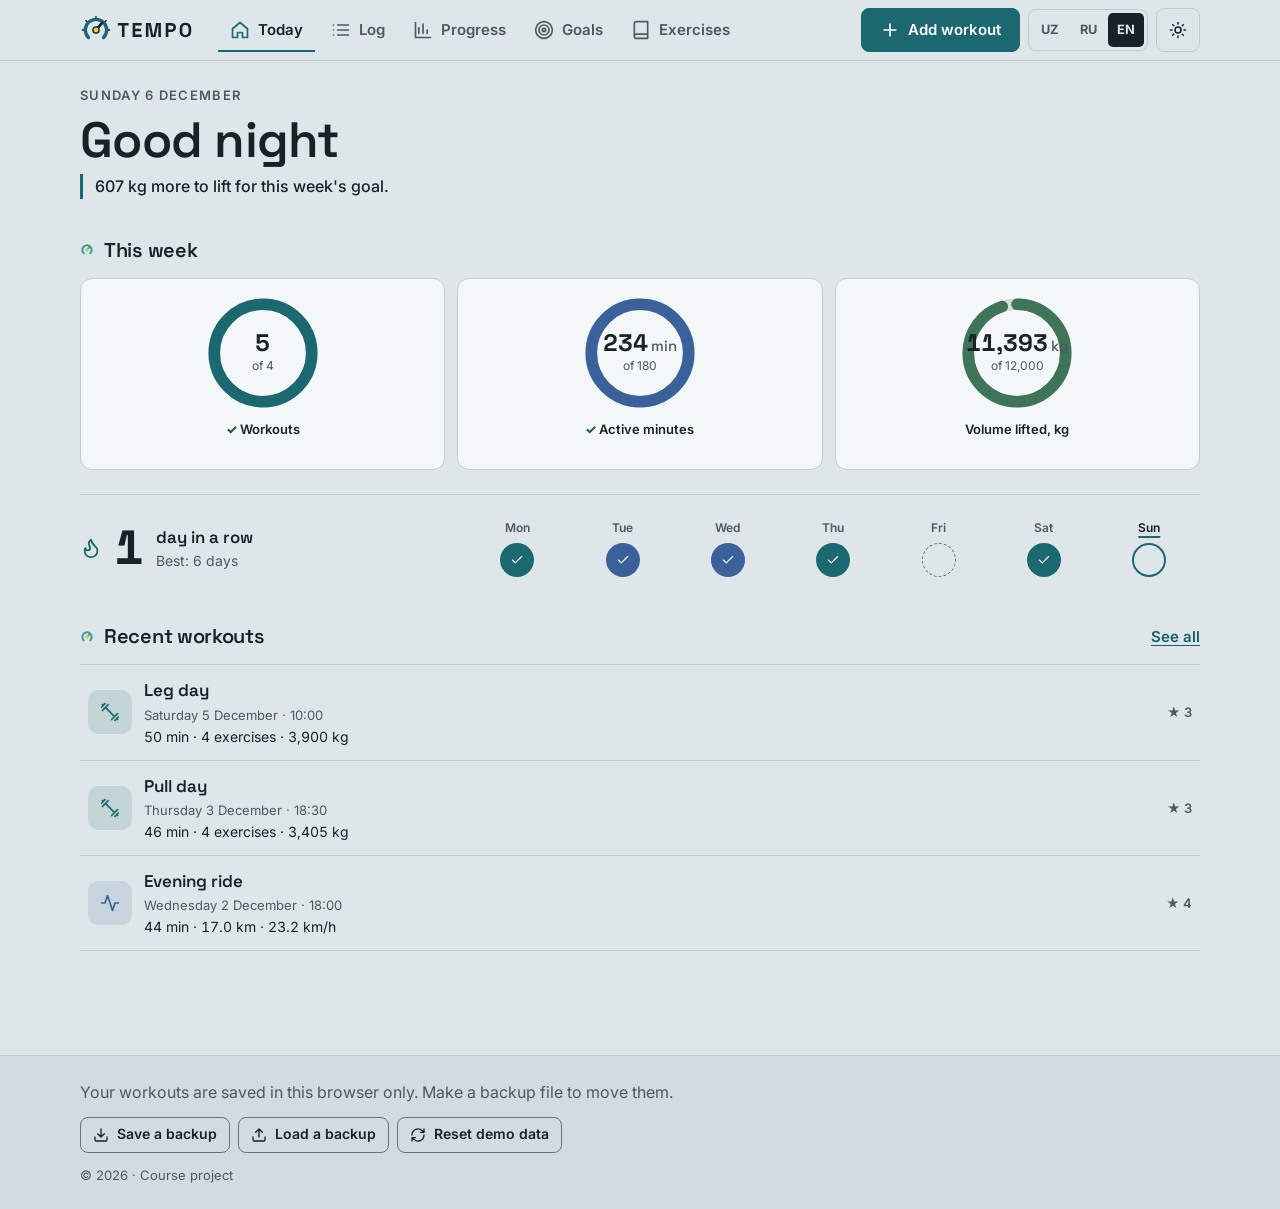
==== commit aea79b88: "TEMPO: Cool Mineral palette and instrument-dial logo" ====
--- a/index.html
+++ b/index.html
@@ -5,8 +5,8 @@
   <meta name="viewport" content="width=device-width, initial-scale=1">
   <title>TEMPO</title>
   <meta name="description" content="">
-  <meta name="theme-color" content="#f3f1eb">
-  <link rel="icon" href="favicon.svg" type="image/svg+xml">
+  <meta name="theme-color" content="#dfe6e9">
+  <link rel="icon" href="assets/brand/tempo-favicon.svg" type="image/svg+xml">
   <link rel="preconnect" href="https://fonts.googleapis.com">
   <link rel="preconnect" href="https://fonts.gstatic.com" crossorigin>
   <link rel="stylesheet" href="https://fonts.googleapis.com/css2?family=Geologica:wght@500;600;700&family=Inter:wght@400;500;600;700&family=Space+Grotesk:wght@500;600;700&display=swap">
--- a/css/base.css
+++ b/css/base.css
@@ -2,99 +2,103 @@
    TEMPO design system: tokens, reset, type, buttons, form
    fields, dialog, toast. Layout and page parts are in site.css.
 
-   Colours follow the TEMPO brief ("Athletic Editorial"). The brief's
-   orange and category colours are kept for shapes, icons and charts;
-   where they were too light for TEXT (WCAG AA 4.5:1) or for control
-   borders (3:1) a darker "-text" shade is used. Each change notes the
-   brief's original value.
+   Direction "Cool Mineral / Performance Instrument": blue-grey
+   mineral backgrounds, graphite and slate, petrol teal as the brand
+   colour and citron only for important data (records, this week).
+   Every text colour passes WCAG AA (4.5:1) on all three surfaces and
+   control borders reach 3:1. In light mode the pale citron is only
+   used as a fill under dark text; chart highlights use a deeper
+   olive-citron (--chart-4) so the mark stays visible (3:1).
    ========================================================== */
 
 :root,
 :root[data-theme="light"] {
   color-scheme: light;
-  --bg: #f3f1eb;
-  --surface: #ffffff;
-  --raised: #eceae3;
-  --ink: #242522;
-  --ink-2: #696962;          /* brief #77766F (4.0:1 on the background) */
-  --muted: #8a887f;          /* decorative only (icons, rules), never body text */
-  --line: #dfddd5;
-  --line-strong: #86847e;    /* brief #C9C6BC: control borders need 3:1, it was 1.5:1 */
-  --brand: #e56a3b;          /* the signature orange: rings, bars, marks */
-  --accent: #bf5831;         /* brief #E56A3B: white button text on it was 3.3:1 */
-  --accent-hover: #a8461f;   /* brief #CB542D (4.3:1) */
-  --accent-text: #a94e2c;    /* orange for small text and links */
+  --bg: #dfe6e9;
+  --surface: #f4f7f8;
+  --raised: #d2dbdf;
+  --ink: #172127;
+  --ink-2: #4a5a62;
+  --muted: #7c8a92;          /* decorative only (icons, rules), never body text */
+  --line: #c3ced3;
+  --line-strong: #637480;    /* control borders, 3:1 */
+  --brand: #1c6870;          /* petrol teal: rings, bars, marks */
+  --accent: #1c6870;
+  --accent-hover: #154f56;
+  --accent-text: #18606a;
   --on-accent: #ffffff;
-  --accent-soft: #f8e5dc;
-  --highlight: #e7d5b8;
-  --danger: #bc3b36;         /* brief #C83F39 (4.1:1 on raised) */
-  --danger-soft: #f6dfdc;
-  --ok: #337451;
-  --warn: #8f5d1f;           /* brief #A86D24 (3.6:1) */
-  --focus: #b94a2d;
+  --accent-soft: #cfe4e5;
+  --highlight: #d4dc3f;      /* citron: personal records, key data */
+  --on-highlight: #172127;   /* text on citron is always dark */
+  --danger: #a93636;
+  --danger-soft: #f1dcdc;
+  --ok: #255f3e;
+  --warn: #6b4e0f;
+  --focus: #18606a;
 
   /* workout categories: -fill for icons/charts, -text for words */
-  --c-strength: #d95d38;  --c-strength-text: #ae4a2d;  /* brief #D95D38 as text: 3.1:1 */
-  --c-cardio: #3978b9;    --c-cardio-text: #326aa4;
-  --c-sport: #b27a27;     --c-sport-text: #8c601f;
-  --c-flex: #368779;      --c-flex-text: #2e7367;
-  --c-other: #777d78;     --c-other-text: #656a66;
-
-  --chart-1: #e56a3b;
-  --chart-2: #3978b9;
-  --chart-3: #368779;
-  --chart-4: #b27a27;
-  --chart-neutral: #929087;
-  --chart-grid: #dfddd5;
-
-  --toast-bg: #242522;
-  --toast-ink: #f4f1ea;
-  --toast-action: #ff9167;
-  --backdrop: rgba(36, 37, 34, 0.5);
-  --shadow-pop: 0 1px 2px rgba(36, 37, 34, 0.08), 0 12px 32px -10px rgba(36, 37, 34, 0.3);
+  --c-strength: #1c6870;  --c-strength-text: #18606a;
+  --c-cardio: #3a619a;    --c-cardio-text: #33558c;
+  --c-sport: #8c8416;     --c-sport-text: #625c0e;
+  --c-flex: #3f7458;      --c-flex-text: #31604a;
+  --c-other: #6b767c;     --c-other-text: #5a646a;
+
+  --chart-1: #1c6870;
+  --chart-2: #3a619a;
+  --chart-3: #3f7458;
+  --chart-4: #7e8414;        /* olive-citron: "this week" in charts */
+  --chart-neutral: #7c8a92;
+  --chart-grid: #c3ced3;
+
+  --toast-bg: #172127;
+  --toast-ink: #e4ebee;
+  --toast-action: #d4dc3f;
+  --backdrop: rgba(23, 33, 39, 0.5);
+  --shadow-pop: 0 1px 2px rgba(23, 33, 39, 0.1), 0 12px 32px -10px rgba(23, 33, 39, 0.35);
 }
 
 :root[data-theme="dark"] {
   color-scheme: dark;
-  --bg: #1d211f;
-  --surface: #282d29;
-  --raised: #323934;
-  --ink: #f4f1ea;
-  --ink-2: #b0aea5;
-  --muted: #898d84;
-  --line: #414941;
-  --line-strong: #7d837c;    /* brief #596158 (1.9:1 on raised) */
-  --brand: #f17b4c;
-  --accent: #f17b4c;
-  --accent-hover: #ff9167;
-  --accent-text: #f28053;    /* brief #F17B4C (4.3:1 on raised) */
-  --on-accent: #211d1a;
-  --accent-soft: #472f25;
-  --highlight: #594630;
-  --danger: #f18078;         /* brief #F07870 (4.3:1 on raised) */
-  --danger-soft: #4a2826;
-  --ok: #70b78a;
-  --warn: #e6b16b;
-  --focus: #ff9167;
-
-  --c-strength: #f17b4c;  --c-strength-text: #f28053;
-  --c-cardio: #78a9e5;    --c-cardio-text: #78a9e5;
-  --c-sport: #e5b35e;     --c-sport-text: #e5b35e;
-  --c-flex: #66b9a8;      --c-flex-text: #66b9a8;
-  --c-other: #a6ada5;     --c-other-text: #a6ada5;
-
-  --chart-1: #f17b4c;
-  --chart-2: #78a9e5;
-  --chart-3: #66b9a8;
-  --chart-4: #e5b35e;
-  --chart-neutral: #898d84;
-  --chart-grid: #414941;
-
-  --toast-bg: #f4f1ea;
-  --toast-ink: #242522;
-  --toast-action: #a94e2c;
+  --bg: #11171a;
+  --surface: #192125;
+  --raised: #222c31;
+  --ink: #e4ebee;
+  --ink-2: #9babb2;
+  --muted: #6f8089;
+  --line: #2c383e;
+  --line-strong: #647780;
+  --brand: #5db6b9;
+  --accent: #5db6b9;
+  --accent-hover: #74c9ca;
+  --accent-text: #6cc2c4;
+  --on-accent: #0d1416;
+  --accent-soft: #163236;
+  --highlight: #d7e15a;
+  --on-highlight: #11171a;
+  --danger: #ef8080;
+  --danger-soft: #3a2224;
+  --ok: #74be92;
+  --warn: #e2be6a;
+  --focus: #74c9ca;
+
+  --c-strength: #5db6b9;  --c-strength-text: #5db6b9;
+  --c-cardio: #86aadd;    --c-cardio-text: #86aadd;
+  --c-sport: #d2cc5c;     --c-sport-text: #d2cc5c;
+  --c-flex: #8ebb9e;      --c-flex-text: #8ebb9e;
+  --c-other: #a3b0b6;     --c-other-text: #a3b0b6;
+
+  --chart-1: #5db6b9;
+  --chart-2: #86aadd;
+  --chart-3: #8ebb9e;
+  --chart-4: #d7e15a;
+  --chart-neutral: #6f8089;
+  --chart-grid: #2c383e;
+
+  --toast-bg: #e4ebee;
+  --toast-ink: #11171a;
+  --toast-action: #18606a;
   --backdrop: rgba(0, 0, 0, 0.62);
-  --shadow-pop: 0 1px 2px rgba(0, 0, 0, 0.35), 0 14px 36px -10px rgba(0, 0, 0, 0.7);
+  --shadow-pop: 0 1px 2px rgba(0, 0, 0, 0.4), 0 14px 36px -10px rgba(0, 0, 0, 0.75);
 }
 
 :root {
@@ -176,7 +180,7 @@
 }
 .select {
   appearance: none; padding-right: 36px; cursor: pointer;
-  background-image: url("data:image/svg+xml,%3Csvg xmlns='http://www.w3.org/2000/svg' width='16' height='16' fill='none' stroke='%2386847e' stroke-width='2.2' stroke-linecap='round' stroke-linejoin='round' viewBox='0 0 24 24'%3E%3Cpath d='m6 9 6 6 6-6'/%3E%3C/svg%3E");
+  background-image: url("data:image/svg+xml,%3Csvg xmlns='http://www.w3.org/2000/svg' width='16' height='16' fill='none' stroke='%23637480' stroke-width='2.2' stroke-linecap='round' stroke-linejoin='round' viewBox='0 0 24 24'%3E%3Cpath d='m6 9 6 6 6-6'/%3E%3C/svg%3E");
   background-repeat: no-repeat; background-position: right 12px center;
 }
 .input::placeholder { color: var(--ink-2); opacity: 1; }
--- a/css/site.css
+++ b/css/site.css
@@ -2,8 +2,8 @@
    TEMPO layout and page parts ("Athletic Editorial").
    Hierarchy comes from type, spacing and thin rules; only charts,
    goals and a few panels are boxed. Tokens are in base.css.
-   Signature detail: the three-bar "beat" mark beside section
-   headings and in the logo.
+   Signature detail: the instrument dial from the logo, beside
+   section headings; citron marks only the data that matters.
    ========================================================== */
 
 .container { width: min(100% - 32px, 1120px); margin-inline: auto; }
@@ -23,7 +23,7 @@
 }
 .section > h2::before, .section-head h2::before, .chart-section h2::before {
   content: ""; flex: none; width: 14px; height: 14px;
-  background: url("data:image/svg+xml,%3Csvg xmlns='http://www.w3.org/2000/svg' viewBox='0 0 14 14'%3E%3Crect x='0' y='8' width='3' height='6' rx='.8' fill='%23e56a3b' opacity='.45'/%3E%3Crect x='5.5' y='4' width='3' height='10' rx='.8' fill='%23e56a3b' opacity='.7'/%3E%3Crect x='11' y='0' width='3' height='14' rx='.8' fill='%23e56a3b'/%3E%3C/svg%3E") no-repeat center / contain;
+  background: url("data:image/svg+xml,%3Csvg xmlns='http://www.w3.org/2000/svg' viewBox='0 0 48 48'%3E%3Cpath d='M12.7 35.3A16 16 0 1 1 35.3 35.3' fill='none' stroke='%233e9a9e' stroke-width='7' stroke-linecap='round'/%3E%3Cpath d='M24 24 33 13' stroke='%233e9a9e' stroke-width='6' stroke-linecap='round'/%3E%3Ccircle cx='24' cy='24' r='6' fill='%23c9d23c'/%3E%3C/svg%3E") no-repeat center / contain;
 }
 .section > h2, .chart-section h2 { margin-bottom: var(--s4); }
 .section-head, .page-head { display: flex; flex-wrap: wrap; justify-content: space-between; align-items: center; gap: var(--s2) var(--s4); }
@@ -48,7 +48,10 @@
 .site-header { position: sticky; top: 0; z-index: 40; background: var(--bg); border-bottom: 1px solid var(--line); }
 .header-bar { display: flex; align-items: center; justify-content: space-between; gap: var(--s3); min-height: var(--header-h); }
 .brand { display: inline-flex; align-items: center; gap: 8px; color: var(--ink); text-decoration: none; padding: 6px 0; }
-.brand-name { font-family: var(--font-display); font-weight: 700; font-size: 1.25rem; letter-spacing: 0.08em; }
+.brand img { height: 32px; width: auto; }
+.logo-dark { display: none; }
+:root[data-theme="dark"] .logo-light { display: none; }
+:root[data-theme="dark"] .logo-dark { display: block; }
 .header-tools { display: flex; align-items: center; gap: var(--s2); }
 .seg { display: inline-flex; gap: 2px; padding: 3px; border: 1.5px solid var(--line); border-radius: var(--r-ctl); }
 .seg button { min-width: 36px; min-height: 34px; padding: 4px 6px; border: 0; border-radius: 5px; background: transparent; color: var(--ink-2); font-size: 0.8rem; font-weight: 700; }
@@ -93,6 +96,8 @@
 /* Between 980 and 1200px the long "Add workout" label (Russian especially)
    doesn't fit, so the button shows just "+" (its name stays for screen readers). */
 @media (min-width: 980px) and (max-width: 1199px) {
+  .header-bar { gap: var(--s3); }
+  .site-nav a { padding-inline: 8px; }
   .add-btn { width: 44px; padding: 0; }
   .add-label { position: absolute; width: 1px; height: 1px; overflow: hidden; clip: rect(0 0 0 0); white-space: nowrap; }
 }
@@ -219,7 +224,7 @@
 .ex-block h3 { display: flex; flex-wrap: wrap; align-items: center; gap: var(--s2); font-size: 1.0625rem; font-weight: 600; margin-bottom: var(--s2); }
 .ex-block h3 a { color: var(--ink); text-decoration: none; }
 .ex-block h3 a:hover { color: var(--accent-text); text-decoration: underline; }
-.pr-badge { display: inline-flex; align-items: center; gap: 4px; padding: 2px 8px; border-radius: 6px; background: var(--highlight); color: var(--ink); font-family: var(--font-body); font-size: 0.75rem; font-weight: 700; }
+.pr-badge { display: inline-flex; align-items: center; gap: 4px; padding: 2px 8px; border-radius: 6px; background: var(--highlight); color: var(--on-highlight); font-family: var(--font-body); font-size: 0.75rem; font-weight: 700; }
 .sets-table, .records-table, .chart-table table { width: 100%; font-size: 0.9375rem; }
 .sets-table th, .sets-table td, .records-table th, .records-table td, .chart-table th, .chart-table td { padding: 8px 10px; text-align: left; border-bottom: 1px solid var(--line); }
 .sets-table thead th, .records-table thead th, .chart-table thead th { font-size: 0.75rem; font-weight: 600; letter-spacing: 0.06em; text-transform: uppercase; color: var(--ink-2); }
@@ -290,6 +295,7 @@
 .chart text { fill: var(--ink-2); font-size: 12px; font-family: var(--font-body); }
 .chart .bar { fill: var(--chart-1); opacity: 0.55; transition: opacity 0.15s; }
 .chart .bar.is-hit { opacity: 1; }
+.chart .bar.is-current { fill: var(--chart-4); opacity: 1; } /* this week, in citron */
 .chart .bar:hover, .chart .bar:focus { opacity: 1; }
 .chart .line { stroke: var(--chart-2); stroke-width: 2.5; stroke-linejoin: round; }
 .chart .dot { fill: var(--surface); stroke: var(--chart-2); stroke-width: 2.5; }
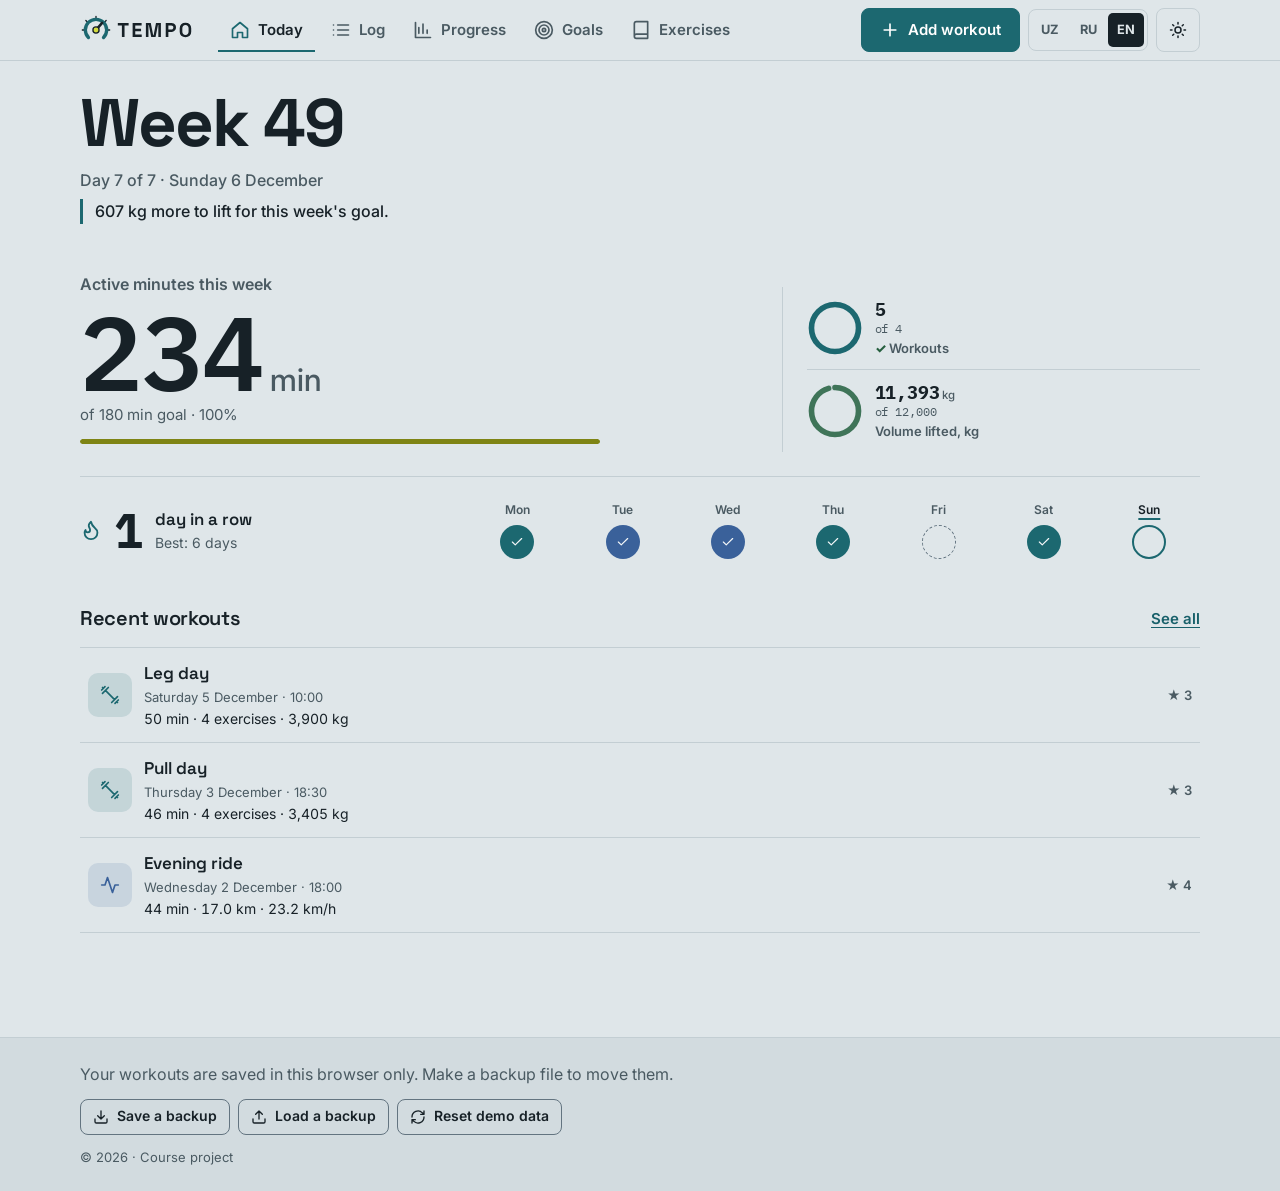
==== commit 15881239: "TEMPO: week-number header, one hero metric, mono figures, notebook-style log" ====
--- a/index.html
+++ b/index.html
@@ -9,7 +9,7 @@
   <link rel="icon" href="assets/brand/tempo-favicon.svg" type="image/svg+xml">
   <link rel="preconnect" href="https://fonts.googleapis.com">
   <link rel="preconnect" href="https://fonts.gstatic.com" crossorigin>
-  <link rel="stylesheet" href="https://fonts.googleapis.com/css2?family=Geologica:wght@500;600;700&family=Inter:wght@400;500;600;700&family=Space+Grotesk:wght@500;600;700&display=swap">
+  <link rel="stylesheet" href="https://fonts.googleapis.com/css2?family=Geologica:wght@500;600;700&family=IBM+Plex+Mono:wght@500;600&family=Inter:wght@400;500;600;700&family=Space+Grotesk:wght@500;600;700&display=swap">
   <!-- Apply the saved theme before the page is drawn, so it never flashes. -->
   <script>
     window.APP_NS = "fitness";
@@ -33,8 +33,8 @@
 
   <main id="main" tabindex="-1" class="container page">
     <section class="today-head">
-      <p id="todayDate" class="eyebrow"></p>
       <h1 id="greeting"></h1>
+      <p id="todayDate" class="day-line"></p>
       <p id="nudge" class="nudge"></p>
     </section>
 
@@ -45,8 +45,8 @@
     </div>
 
     <section class="section" aria-labelledby="weekTitle">
-      <h2 id="weekTitle" data-i18n="today.week"></h2>
-      <div id="rings" class="rings"></div>
+      <h2 id="weekTitle" class="visually-hidden" data-i18n="today.week"></h2>
+      <div id="rings" class="week-metrics"></div>
     </section>
 
     <section class="section streak-week" aria-labelledby="streakTitle">
--- a/css/base.css
+++ b/css/base.css
@@ -106,6 +106,8 @@
      a similar grotesk that does. Inter covers all three languages. */
   --font-display: "Space Grotesk", "Geologica", system-ui, sans-serif;
   --font-body: "Inter", system-ui, -apple-system, "Segoe UI", Roboto, sans-serif;
+  /* Numbers only: IBM Plex Mono gives the "instrument" read-out. */
+  --font-num: "IBM Plex Mono", ui-monospace, "SFMono-Regular", Consolas, monospace;
   --r-card: 12px;
   --r-ctl: 8px;
   --r-dialog: 14px;
--- a/css/site.css
+++ b/css/site.css
@@ -2,8 +2,8 @@
    TEMPO layout and page parts ("Athletic Editorial").
    Hierarchy comes from type, spacing and thin rules; only charts,
    goals and a few panels are boxed. Tokens are in base.css.
-   Signature detail: the instrument dial from the logo, beside
-   section headings; citron marks only the data that matters.
+   Signature: instrument-style numbers (IBM Plex Mono figures),
+   one dominant metric per screen, citron only for the data that matters.
    ========================================================== */
 
 .container { width: min(100% - 32px, 1120px); margin-inline: auto; }
@@ -19,11 +19,7 @@
 
 /* Section headings carry the beat mark. */
 .section > h2, .section-head h2, .week-head h2, .chart-section h2, .form-section > legend {
-  display: flex; align-items: center; gap: 10px; font-size: 1.25rem; font-weight: 600;
-}
-.section > h2::before, .section-head h2::before, .chart-section h2::before {
-  content: ""; flex: none; width: 14px; height: 14px;
-  background: url("data:image/svg+xml,%3Csvg xmlns='http://www.w3.org/2000/svg' viewBox='0 0 48 48'%3E%3Cpath d='M12.7 35.3A16 16 0 1 1 35.3 35.3' fill='none' stroke='%233e9a9e' stroke-width='7' stroke-linecap='round'/%3E%3Cpath d='M24 24 33 13' stroke='%233e9a9e' stroke-width='6' stroke-linecap='round'/%3E%3Ccircle cx='24' cy='24' r='6' fill='%23c9d23c'/%3E%3C/svg%3E") no-repeat center / contain;
+  font-size: 1.25rem; font-weight: 600;
 }
 .section > h2, .chart-section h2 { margin-bottom: var(--s4); }
 .section-head, .page-head { display: flex; flex-wrap: wrap; justify-content: space-between; align-items: center; gap: var(--s2) var(--s4); }
@@ -262,7 +258,7 @@
 .ex-actions { display: flex; flex-wrap: wrap; justify-content: space-between; gap: var(--s2); margin-top: var(--s3); }
 .add-ex { display: grid; grid-template-columns: minmax(0, 1fr) auto; gap: var(--s2); align-items: end; }
 .live-summary { padding: var(--s4); border-radius: var(--r-card); background: var(--raised); }
-.live-summary h2 { font-size: 0.8125rem; font-weight: 600; letter-spacing: 0.1em; text-transform: uppercase; color: var(--ink-2); margin-bottom: var(--s2); font-family: var(--font-body); }
+.live-summary h2 { font-size: 0.875rem; font-weight: 600; color: var(--ink-2); margin-bottom: var(--s2); font-family: var(--font-body); }
 .live-summary dl { display: flex; flex-wrap: wrap; gap: var(--s3) var(--s6); }
 .live-summary dt { font-size: 0.8125rem; color: var(--ink-2); }
 .live-summary dd { margin: 0; font-family: var(--font-display); font-weight: 600; font-size: 1.15rem; font-variant-numeric: tabular-nums; }
@@ -371,7 +367,7 @@
 .ex-head .ex-icon { width: 56px; height: 56px; border-radius: 12px; }
 .ex-head h1 { margin: 0; }
 .ex-info { display: grid; gap: var(--s6); padding-block: var(--s5); border-block: 1px solid var(--line); }
-.ex-info h2 { font-size: 0.8125rem; font-weight: 600; letter-spacing: 0.1em; text-transform: uppercase; color: var(--ink-2); margin-bottom: var(--s2); font-family: var(--font-body); }
+.ex-info h2 { font-size: 0.875rem; font-weight: 600; color: var(--ink-2); margin-bottom: var(--s2); font-family: var(--font-body); }
 .ex-info p { max-width: 55ch; }
 @media (min-width: 860px) { .ex-info { grid-template-columns: 2fr 1.3fr 1fr; } }
 .muscle-list { display: flex; flex-wrap: wrap; gap: 6px; }
@@ -394,3 +390,76 @@
 .records-table thead th:nth-child(1) { width: 44%; }
 .records-table thead th:nth-child(2) { width: 30%; }
 @media (max-width: 480px) { .records-table th, .records-table td { padding-inline: 6px; } }
+
+
+/* ==========================================================
+   Instrument details
+   ========================================================== */
+/* Figures in a mono face, like a training instrument (digits only; words stay Inter). */
+.m-n, .streak-num, .total-value, .goal-now strong, .stat dd, .live-summary dd, .hero-value,
+.set-row .input, .sets-table td, .stepper .input, .lr-dnum, .lr-feel, .chart text, .ring-sub {
+  font-family: var(--font-num);
+  font-variant-numeric: tabular-nums;
+  letter-spacing: -0.01em;
+}
+.m-u { font-family: var(--font-body); }
+
+/* Today: the training week, one big number */
+.today-head h1 { font-size: clamp(2.6rem, 9vw, 4.2rem); font-weight: 700; letter-spacing: -0.03em; }
+.day-line { color: var(--ink-2); font-weight: 500; }
+.week-metrics { display: grid; gap: var(--s5); }
+.hero-metric { display: grid; gap: var(--s1); padding-block: var(--s2); }
+.hero-label { font-weight: 600; color: var(--ink-2); }
+.hero-value { font-size: clamp(3.6rem, 16vw, 6.5rem); font-weight: 600; line-height: 0.95; color: var(--ink); }
+.hero-value .m-u { font-size: 0.3em; margin-left: 4px; }
+.hero-sub { color: var(--ink-2); font-size: 0.9375rem; }
+.hero-bar { height: 5px; max-width: 520px; margin-top: var(--s2); border-radius: 3px; background: var(--raised); overflow: hidden; }
+.hero-fill { display: block; height: 100%; border-radius: 3px; background: var(--brand); transition: width 0.6s var(--ease); }
+.hero-fill.is-done { background: var(--chart-4); } /* olive-citron in light mode, bright citron in dark */
+.side-metrics { display: grid; grid-template-columns: repeat(2, minmax(0, 1fr)); border-top: 1px solid var(--line); }
+.ring.ring-small {
+  display: grid; grid-template-columns: 56px minmax(0, 1fr); align-items: center; gap: var(--s3); justify-items: start; text-align: left;
+  padding: var(--s3) 0; border: 0; border-radius: 0; background: transparent;
+}
+.side-metrics .ring-small + .ring-small { padding-left: var(--s4); border-left: 1px solid var(--line); }
+.ring-small svg { width: 56px; max-width: 56px; }
+.ring-small figcaption { position: static; aspect-ratio: auto; max-width: none; margin: 0; justify-items: start; align-content: start; }
+.ring-small .ring-text { font-size: 1.15rem; }
+.ring-small .ring-label { position: static; margin-top: 2px; font-size: 0.8125rem; color: var(--ink-2); }
+@media (min-width: 860px) {
+  .week-metrics { grid-template-columns: minmax(0, 1.6fr) minmax(0, 1fr); align-items: end; gap: var(--s8); }
+  .side-metrics { grid-template-columns: minmax(0, 1fr); border-top: 0; border-left: 1px solid var(--line); padding-left: var(--s6); }
+  .side-metrics .ring-small + .ring-small { padding-left: 0; border-left: 0; border-top: 1px solid var(--line); }
+}
+
+/* Log: a ruled training notebook */
+.log-table { border-top: 2px solid var(--ink); }
+.log-head, .log-row {
+  display: grid; grid-template-columns: 48px minmax(0, 1fr) 88px 104px 44px; gap: var(--s3); align-items: center;
+}
+.log-head { padding: 8px 0; border-bottom: 1px solid var(--line); font-size: 0.75rem; font-weight: 600; letter-spacing: 0.06em; text-transform: uppercase; color: var(--ink-2); }
+.log-head span:nth-child(n + 3) { text-align: right; }
+.log-row { padding: 10px 0; border-bottom: 1px solid var(--line); color: var(--ink); text-decoration: none; transition: background-color 0.15s var(--ease); }
+.log-row:hover { background: var(--surface); }
+.log-row:hover .lr-title { color: var(--accent-text); text-decoration: underline; }
+.lr-day { display: grid; justify-items: center; line-height: 1.1; }
+.lr-dname { font-size: 0.6875rem; font-weight: 600; text-transform: uppercase; color: var(--ink-2); }
+.lr-dnum { font-size: 1.25rem; font-weight: 600; }
+.lr-name { display: grid; grid-template-columns: auto minmax(0, 1fr); column-gap: var(--s2); align-items: center; min-width: 0; }
+.lr-icon { grid-row: span 2; width: 30px; height: 30px; display: grid; place-items: center; border-radius: 7px; color: var(--cat); background: color-mix(in srgb, var(--cat) 14%, transparent); }
+.lr-title { font-family: var(--font-display); font-weight: 600; overflow-wrap: anywhere; }
+.lr-type { font-size: 0.8125rem; color: var(--cat-text); }
+.lr-time, .lr-load, .lr-feel { text-align: right; justify-self: end; }
+.lr-feel { color: var(--ink-2); font-size: 0.875rem; }
+.lr-none { color: var(--ink-2); }
+/* Phones: day | name, with time · load · feel on the second line */
+@media (max-width: 640px) {
+  .log-head { display: none; }
+  .log-row { grid-template-columns: 44px minmax(0, 1fr) auto; grid-template-areas: "day name feel" "day time load"; row-gap: 4px; }
+  .lr-day { grid-area: day; }
+  .lr-name { grid-area: name; }
+  .lr-feel { grid-area: feel; }
+  .lr-time { grid-area: time; justify-self: start; padding-left: 38px; }
+  .lr-load { grid-area: load; }
+}
+@media (prefers-reduced-motion: reduce) { .hero-fill { transition: none !important; } }
